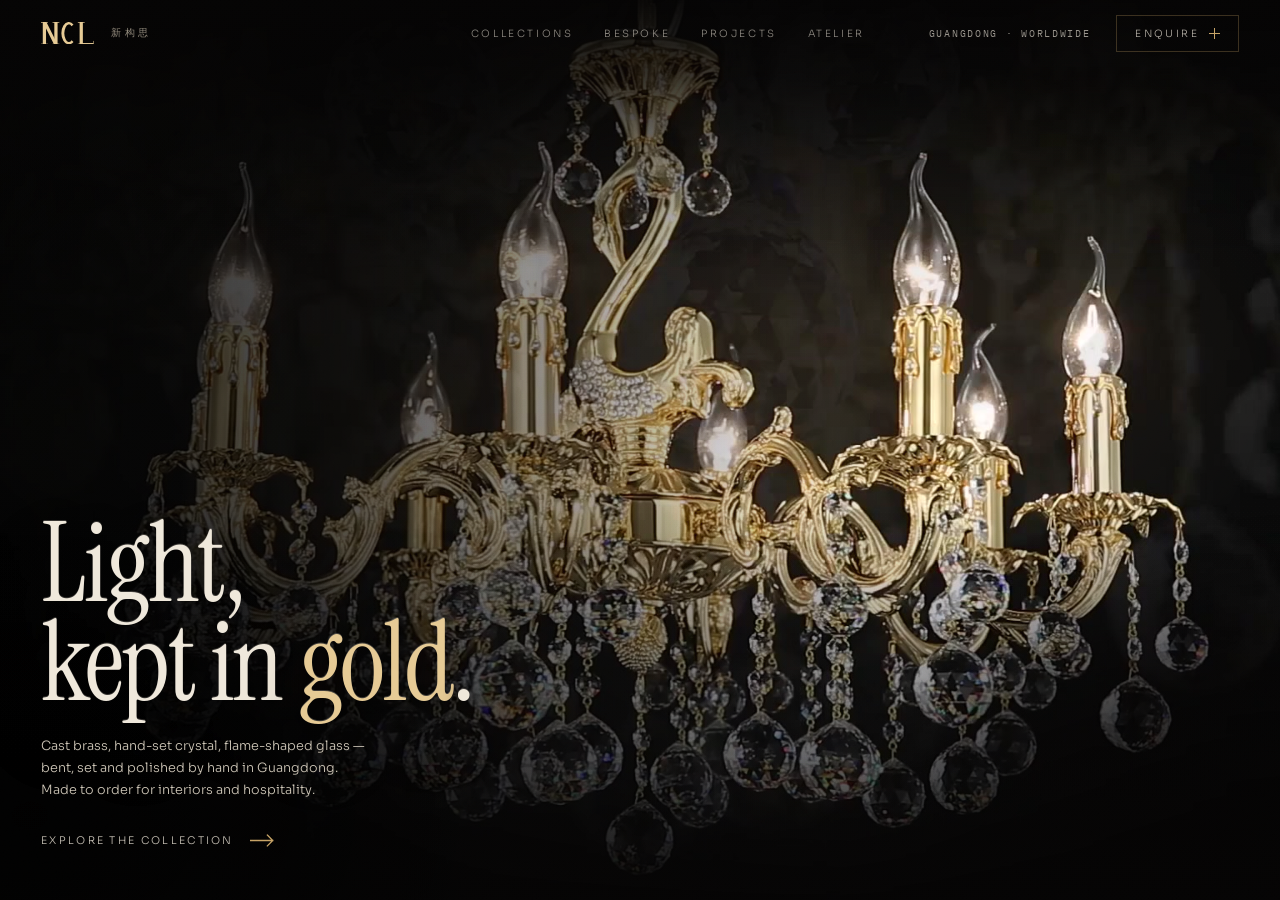
==== index.html @ a5978223 "扉页完成" ====
<!DOCTYPE html>
<html lang="en">
<head>
<meta charset="utf-8">
<meta name="viewport" content="width=device-width, initial-scale=1">
<title>NCL 新构思 — Light, kept in gold</title>
<meta name="description" content="NCL 新构思 — cast brass and hand-set crystal chandeliers, made to order.">
<link rel="preload" href="fonts/InstrumentSerif-Regular.ttf" as="font" type="font/ttf" crossorigin>
<link rel="preload" href="fonts/sora-latin-300-normal.woff2" as="font" type="font/woff2" crossorigin>
<link rel="stylesheet" href="style.css">
</head>
<body class="preload">

<div class="grain" aria-hidden="true"></div>

<div class="stage">
  <div class="film" id="film">
    <div class="film-media" id="film-media">
      <video id="film-video" poster="media/ncl-70086-poster.jpg" muted playsinline preload="auto" loop
             aria-label="Film of the NCL chandelier in gilt brass and cut crystal"></video>
    </div>
    <div class="film-warm" aria-hidden="true"></div>
    <div class="film-scrim" aria-hidden="true"></div>
    <div class="film-pool" aria-hidden="true"></div>
  </div>

  <div class="ignite" id="ignite" aria-hidden="true">
    <span class="ignite-bloom"></span>
  </div>

  <header class="nav" id="nav">
    <a class="brand" href="#top" aria-label="NCL 新构思 — home">
      <svg class="wordmark" viewBox="-8 0 235.5 100" role="img" aria-label="NCL" fill="currentColor"><rect x="0.00" y="0.00" width="14.50" height="100.00"/><rect x="51.50" y="0.00" width="14.50" height="100.00"/><polygon points="0.00,0.00 50.00,100.00 66.00,100.00 16.00,0.00"/><rect x="-8.00" y="0.00" width="30.50" height="3.00"/><rect x="-8.00" y="97.00" width="30.50" height="3.00"/><rect x="43.50" y="0.00" width="30.50" height="3.00"/><rect x="43.50" y="97.00" width="30.50" height="3.00"/><path d="M137.12,10.60 A33.50,50.00 0 1 0 137.12,89.40 L128.51,81.13 A19.50,39.50 0 1 1 128.51,18.87 Z"/><rect x="164.50" y="0.00" width="14.50" height="100.00"/><rect x="164.50" y="94.00" width="63.00" height="6.00"/><rect x="225.10" y="84.50" width="2.40" height="10.00"/><rect x="156.50" y="0.00" width="30.50" height="3.00"/><rect x="156.50" y="97.00" width="30.50" height="3.00"/></svg>
      <span class="brand-cn">新构思</span>
    </a>

    <nav class="nav-links" aria-label="Primary">
      <a href="#collections"><span>Collections</span></a>
      <a href="#bespoke"><span>Bespoke</span></a>
      <a href="#projects"><span>Projects</span></a>
      <a href="#atelier"><span>Atelier</span></a>
    </nav>

    <div class="nav-end">
      <span class="nav-meta">Guangdong · Worldwide</span>
      <a class="enquire" href="#enquire"><span>Enquire</span><i aria-hidden="true"></i></a>
      <button class="menu-btn" id="menu-btn" type="button" aria-expanded="false" aria-controls="menu">
        <span class="menu-bars" aria-hidden="true"><i></i><i></i></span>
        <span class="menu-word">Menu</span>
      </button>
    </div>
  </header>

  <div class="menu" id="menu" hidden>
    <nav class="menu-links" aria-label="Menu">
      <a href="#collections"><span>Collections</span></a>
      <a href="#bespoke"><span>Bespoke</span></a>
      <a href="#projects"><span>Projects</span></a>
      <a href="#atelier"><span>Atelier</span></a>
      <a class="menu-enquire" href="#enquire"><span>Enquire</span></a>
    </nav>
    <p class="menu-foot">Trade and private commissions · worldwide delivery.</p>
  </div>

  <main class="hero" id="top">
    <div class="hero-copy">
      <h1 class="hero-title">
        <span class="line"><span>Light,</span></span>
        <span class="line"><span>kept in <em>gold</em>.</span></span>
      </h1>

      <p class="hero-sub">
        Cast brass, hand-set crystal, flame-shaped glass — bent, set and polished
        by hand in Guangdong. Made to order for interiors and hospitality.
      </p>

      <p class="hero-action">
        <a class="cta" href="#collections">
          <span>Explore the collection</span>
          <svg viewBox="0 0 24 12" aria-hidden="true"><path d="M0 6h21M16 1l5 5-5 5"/></svg>
        </a>
      </p>
    </div>
  </main>
</div>

<script src="main.js"></script>
</body>
</html>
---- style.css ----
/* NCL 新构思 — cover page
   One viewport: the film, the name of the light, one control. */

@font-face{
  font-family:"Instrument Serif";
  src:url("fonts/InstrumentSerif-Regular.ttf") format("truetype");
  font-weight:400; font-style:normal; font-display:swap;
}
@font-face{
  font-family:"Sora";
  src:url("fonts/sora-latin-300-normal.woff2") format("woff2");
  font-weight:300; font-style:normal; font-display:swap;
}
@font-face{
  font-family:"Sora";
  src:url("fonts/sora-latin-400-normal.woff2") format("woff2");
  font-weight:400; font-style:normal; font-display:swap;
}
@font-face{
  font-family:"Plex Mono";
  src:url("fonts/ibm-plex-mono-latin-400-normal.woff2") format("woff2");
  font-weight:400; font-style:normal; font-display:swap;
}

:root{
  /* the night side: cover page */
  --void:#000;
  --ivory:#efe8db;
  --ivory-soft:#cfc7b8;
  --dim:#948c7e;
  --gilt:#c7a366;
  --gilt-hi:#e7d0a0;
  --line:rgba(199,163,102,.28);
  --line-soft:rgba(239,232,219,.14);

  --pad:clamp(20px,3.2vw,52px);
  --ease:cubic-bezier(.22,.61,.2,1);
  --ease-out:cubic-bezier(.16,.8,.24,1);
  --ease-soft:cubic-bezier(.33,.72,.24,1);
  --glow:0 0 20px rgba(255,222,168,.5),0 0 2px rgba(255,248,232,.65);

  --serif:"Instrument Serif",Georgia,"Noto Serif SC","Songti SC",serif;
  --sans:"Sora","Noto Sans SC","PingFang SC","Microsoft YaHei",sans-serif;
  --mono:"Plex Mono",ui-monospace,monospace;
}

*,*::before,*::after{box-sizing:border-box}
a{color:inherit;text-decoration:none}
button{font:inherit;color:inherit;background:none;border:0;padding:0;cursor:pointer}
::selection{background:rgba(199,163,102,.32);color:#fff}
:focus-visible{outline:1px solid var(--gilt-hi);outline-offset:6px}
img{display:block;max-width:100%}

:root{ --nav-h:clamp(64px,7.4vh,92px) }

html,body{height:100%}
html{-webkit-text-size-adjust:100%}
body{
  margin:0;
  background:var(--void);
  color:var(--ivory);
  font-family:var(--sans);
  font-weight:300;
  -webkit-font-smoothing:antialiased;
  text-rendering:optimizeLegibility;
  overflow:hidden;
  overscroll-behavior:none;
}

/* ── stage ─────────────────────────────────────────────── */
.stage{
  position:fixed; inset:0;
  display:grid;
  grid-template-rows:auto 1fr;
  grid-template-columns:1fr;
  overflow:hidden;
}

/* ── the film ──────────────────────────────────────────── */
.film{position:absolute; inset:0; z-index:0; background:#000; overflow:hidden}
.film-media{
  position:absolute; inset:0;
  will-change:transform,filter;
}
.film-media video{
  position:absolute; inset:0;
  width:100%; height:100%;
  object-fit:cover; object-position:50% 46%;
  will-change:transform,filter;
}
.film-warm{ /* warm light that lingers over the whole frame */
  position:absolute; inset:0; pointer-events:none;
  background:radial-gradient(58% 46% at 62% 38%,rgba(255,176,84,.16),transparent 70%);
  mix-blend-mode:screen; opacity:0;
}
.film-scrim{
  position:absolute; inset:0; pointer-events:none;
  background:
    linear-gradient(to bottom,rgba(5,4,4,.96) 0%,rgba(5,4,4,.72) 9%,rgba(5,4,4,.26) 19%,rgba(5,4,4,0) 30%),
    linear-gradient(to top,rgba(5,4,4,.94) 0%,rgba(5,4,4,.55) 16%,rgba(5,4,4,0) 44%),
    linear-gradient(to right,rgba(3,3,3,.9) 0%,rgba(3,3,3,.64) 30%,rgba(3,3,3,.1) 60%,rgba(3,3,3,0) 72%),
    radial-gradient(46% 60% at 100% 100%,rgba(4,3,3,.92),rgba(4,3,3,.42) 52%,transparent 74%),
    radial-gradient(120% 90% at 50% 45%,transparent 40%,rgba(5,4,4,.5) 100%);
}
.film-pool{ /* keeps the headline legible whatever the film is doing underneath */
  position:absolute; left:0; bottom:0;
  width:min(84ch,78vw); height:min(78vh,720px);
  pointer-events:none;
  background:radial-gradient(66% 70% at 3% 88%,rgba(0,0,0,.86),rgba(0,0,0,.46) 44%,transparent 73%);
}
.grain{
  position:fixed; inset:0; z-index:9; pointer-events:none;
  opacity:.05; mix-blend-mode:overlay;
  background-image:url("data:image/svg+xml,%3Csvg xmlns='http://www.w3.org/2000/svg' width='160' height='160'%3E%3Cfilter id='n'%3E%3CfeTurbulence type='fractalNoise' baseFrequency='.82' numOctaves='3' stitchTiles='stitch'/%3E%3C/filter%3E%3Crect width='160' height='160' filter='url(%23n)'/%3E%3C/svg%3E");
}

/* ── the light: a single warm bloom that swells and settles ─ */
.ignite{position:absolute; inset:0; z-index:6; pointer-events:none; overflow:hidden}
.ignite-bloom{
  position:absolute; left:50%; top:45%;
  width:min(62vw,820px); aspect-ratio:1;
  translate:-50% -50%;
  border-radius:50%;
  background:radial-gradient(closest-side,rgba(255,216,158,.50),rgba(255,170,86,.20) 46%,transparent 76%);
  filter:blur(30px);
  opacity:0;
}

/* ── nav ───────────────────────────────────────────────── */
.nav{
  grid-row:1;
  position:relative; z-index:30;
  display:flex; align-items:center; gap:clamp(16px,3vw,44px);
  padding:0 var(--pad);
  height:var(--nav-h);
}
.brand{display:flex; align-items:center; gap:clamp(10px,1.1vw,15px); position:relative}
.wordmark{
  display:block; height:clamp(19px,1.75vw,25px); width:auto;
  color:#e6ca94;
  transition:color .5s var(--ease),filter .5s var(--ease);
}
.brand:hover .wordmark,.brand:focus-visible .wordmark{
  color:#fff3dc;
  filter:drop-shadow(0 0 12px rgba(255,222,168,.55));
}
.brand-cn{
  font-family:"Noto Serif SC","Songti SC","SimSun",serif;
  font-size:clamp(9px,.78vw,11px);
  letter-spacing:.34em;
  color:var(--dim);
  padding-left:.34em;
  transition:color .5s var(--ease),text-shadow .5s var(--ease);
}
.brand:hover .brand-cn,.brand:focus-visible .brand-cn{color:var(--ivory-soft)}
.nav-links{display:flex; align-items:center; gap:clamp(18px,2.4vw,38px); margin-left:auto}
.nav-links a{
  position:relative;
  font-size:clamp(10px,.78vw,11.5px);
  letter-spacing:.26em; text-transform:uppercase;
  color:rgba(239,232,219,.56);
  padding:6px 0;
  transition:color .5s var(--ease),text-shadow .5s var(--ease);
}
.nav-links a span{display:block}
.nav-links a:hover,.nav-links a:focus-visible{
  color:#fff;
  text-shadow:var(--glow);
}

.nav-end{display:flex; align-items:center; gap:clamp(14px,2vw,30px); margin-left:clamp(10px,2vw,34px)}
.nav-meta{
  font-family:"Plex Mono",monospace;
  font-size:9.5px; letter-spacing:.18em; text-transform:uppercase;
  color:rgba(239,232,219,.62); white-space:nowrap;
}
.enquire{
  position:relative; display:inline-flex; align-items:center; gap:10px;
  font-size:clamp(10px,.78vw,11.5px); letter-spacing:.24em; text-transform:uppercase;
  color:rgba(239,232,219,.72);
  border:1px solid var(--line);
  padding:11px 18px;
  transition:color .5s var(--ease),border-color .5s var(--ease),box-shadow .5s var(--ease);
}
.enquire i{
  width:11px; height:11px; flex:none;
  background:
    linear-gradient(var(--gilt),var(--gilt)) center/1px 11px no-repeat,
    linear-gradient(var(--gilt),var(--gilt)) center/11px 1px no-repeat;
  transition:transform .5s var(--ease-out),background .5s var(--ease);
}
.enquire span{position:relative; z-index:1}
.enquire:hover,.enquire:focus-visible{
  color:#fff;
  border-color:rgba(231,208,160,.6);
  box-shadow:0 0 22px rgba(255,214,150,.14) inset;
  text-shadow:var(--glow);
}
.enquire:hover i,.enquire:focus-visible i{transform:rotate(90deg)}

.menu-btn{display:none; align-items:center; gap:10px}
.menu-bars{display:grid; gap:4px; width:20px}
.menu-bars i{
  display:block; height:1px; background:var(--ivory);
  transition:transform .45s var(--ease-out),background .4s var(--ease);
}
.menu-btn:hover .menu-bars i,.menu-btn:focus-visible .menu-bars i{background:#fff;box-shadow:0 0 8px rgba(255,222,168,.8)}
.menu-btn.is-open .menu-bars i:first-child{transform:translateY(2.5px) rotate(45deg)}
.menu-btn.is-open .menu-bars i:last-child{transform:translateY(-2.5px) rotate(-45deg)}
.menu-word{font-size:10px; letter-spacing:.24em; text-transform:uppercase; color:var(--ivory-soft)}

/* ── hero copy ─────────────────────────────────────────── */
.hero{
  grid-row:2;
  position:relative; z-index:7;
  display:flex; align-items:flex-end; justify-content:space-between;
  gap:clamp(24px,4vw,80px);
  padding:0 var(--pad);
  min-height:0;
}
.hero-copy{
  max-width:min(52ch,58vw);
  padding-bottom:clamp(26px,5.2vh,68px);
}
.hero-title{
  margin:0;
  font-family:"Instrument Serif",Georgia,"Noto Serif SC","Songti SC",serif;
  font-weight:400;
  font-size:clamp(46px,8.6vw,148px);
  line-height:.9;
  letter-spacing:-.022em;
  text-wrap:balance;
}
.hero-title .line{display:block}
.hero-title .line > span{
  display:block;
  /* a lit-from-above rim, then occlusion, then a wide soft falloff: dimension without bevel */
  text-shadow:
    0 -1px 0 rgba(255,246,228,.20),
    0 2px 14px rgba(3,2,2,.62),
    0 12px 36px rgba(3,2,2,.48),
    0 30px 80px rgba(3,2,2,.30);
}
.hero-title em{
  font-style:normal;
  color:#e6ca94;
  text-shadow:
    0 -1px 0 rgba(255,248,230,.24),
    0 2px 14px rgba(3,2,2,.58),
    0 12px 36px rgba(3,2,2,.44),
    0 30px 80px rgba(3,2,2,.28),
    0 0 58px rgba(255,186,104,.18);
}

.hero-sub{
  margin:clamp(16px,2.6vh,30px) 0 0;
  max-width:36ch;
  font-size:clamp(12.5px,1vw,14.5px);
  line-height:1.72;
  color:var(--ivory-soft);
  font-weight:300;
}
.hero-action{margin:clamp(18px,3vh,34px) 0 0}
.cta{
  display:inline-flex; align-items:center; gap:16px;
  font-size:clamp(10.5px,.82vw,12px);
  letter-spacing:.22em; text-transform:uppercase;
  color:rgba(239,232,219,.82);
  padding:6px 0;
  transition:color .5s var(--ease),text-shadow .5s var(--ease);
}
.cta svg{
  width:26px; height:13px; fill:none;
  stroke:var(--gilt); stroke-width:1.2; stroke-linecap:square;
  transition:transform .5s var(--ease-out),stroke .5s;
}
.cta:hover,.cta:focus-visible{color:#fff;text-shadow:var(--glow)}
.cta:hover svg,.cta:focus-visible svg{transform:translateX(6px);stroke:#fff3dc;filter:drop-shadow(0 0 8px rgba(255,222,168,.7))}

/* ── mobile menu ───────────────────────────────────────── */
.menu{
  position:fixed; inset:0; z-index:20;
  display:grid; grid-template-rows:auto 1fr auto; gap:0;
  padding:var(--nav-h) var(--pad) calc(var(--pad) + 8px);
  background:rgba(6,5,5,.94);
  backdrop-filter:blur(18px) saturate(.8);
  opacity:0; transition:opacity .45s var(--ease);
}
.menu[hidden]{display:none}
.menu.is-open{opacity:1}
.menu-links{display:grid; align-content:start; gap:2px; padding-top:clamp(14px,5vh,44px)}
.menu-links a{
  display:flex; align-items:baseline; gap:16px;
  padding:clamp(9px,1.7vh,16px) 0;
  border-bottom:1px solid var(--line-soft);
  color:var(--ivory);
}
.menu-links span{font-family:"Instrument Serif",serif; font-size:clamp(26px,7vw,40px); letter-spacing:-.01em}
.menu-links a{position:relative; transition:color .5s var(--ease),text-shadow .5s var(--ease)}
.menu-links a:hover,.menu-links a:focus-visible{color:#fff;text-shadow:var(--glow)}
.menu-links .menu-enquire span{color:#e6ca94}
.menu-links .menu-enquire:hover span,.menu-links .menu-enquire:focus-visible span{color:#fff3dc}
.menu-links .menu-enquire::after{
  content:""; width:22px; height:1px; background:var(--gilt); margin-left:auto; align-self:center;
  box-shadow:7px -3px 0 -0 transparent; transition:transform .5s var(--ease-out);
}
.menu-foot{margin:0; font-size:11px; line-height:1.7; color:var(--dim); letter-spacing:.04em}

/* ── intro: the picture resolves out of darkness and defocus ────────────
   No hard edges anywhere. The film comes up the way an eye adjusts — soft,
   slow, still moving while the type arrives out of the same blur — and the
   light inside it warms a beat behind. Durations are long and the delays
   overlap so nothing lands on a beat. */
:root{ --intro-blur:26px }
.preload .film-media video{
  transform:scale(1.12);
  filter:blur(var(--intro-blur)) brightness(.18) saturate(.5);
}
.preload .film-warm{opacity:0}
.preload .nav,.preload .hero-copy{opacity:0}

body.is-lit .ignite-bloom{animation:lampwarm 3.8s var(--ease-soft) both}
body.is-lit .film-media video{animation:focusin 2.6s var(--ease-soft) both}
body.is-lit .film-warm{animation:warm 3.4s var(--ease-soft) .45s both}

body.is-lit .nav{animation:fadein 1.5s var(--ease-soft) .5s both}
body.is-lit .brand{animation:fadein 1.7s var(--ease-soft) .4s both}
body.is-lit .nav-links a{animation:dropin 1.2s var(--ease-soft) both}
body.is-lit .nav-links a:nth-child(1){animation-delay:1.15s}
body.is-lit .nav-links a:nth-child(2){animation-delay:1.29s}
body.is-lit .nav-links a:nth-child(3){animation-delay:1.43s}
body.is-lit .nav-links a:nth-child(4){animation-delay:1.57s}
body.is-lit .nav-end{animation:dropin 1.25s var(--ease-soft) 1.3s both}

body.is-lit .hero-title .line > span{animation:riselit 1.75s var(--ease-soft) both}
body.is-lit .hero-title .line:nth-child(1) > span{animation-delay:1.42s}
body.is-lit .hero-title .line:nth-child(2) > span{animation-delay:1.62s}
body.is-lit .hero-sub{animation:rise 1.35s var(--ease-soft) 1.95s both}
body.is-lit .hero-action{animation:rise 1.3s var(--ease-soft) 2.12s both}

@keyframes focusin{
  0%{transform:scale(1.12);filter:blur(var(--intro-blur)) brightness(.20) saturate(.5)}
  22%{transform:scale(1.09);filter:blur(calc(var(--intro-blur) * .62)) brightness(.60) saturate(.78)}
  52%{transform:scale(1.045);filter:blur(calc(var(--intro-blur) * .22)) brightness(.94) saturate(1)}
  78%{transform:scale(1.012);filter:blur(1.5px) brightness(1) saturate(1)}
  100%{transform:scale(1);filter:blur(0) brightness(1) saturate(1)}
}
@keyframes lampwarm{
  0%{opacity:0;transform:translate(-50%,-50%) scale(.62)}
  40%{opacity:.62}
  72%{opacity:.34}
  100%{opacity:0;transform:translate(-50%,-50%) scale(1.18)}
}
@keyframes warm{
  0%{opacity:0}
  42%{opacity:.28}
  100%{opacity:.5}
}
@keyframes fadein{from{opacity:0}to{opacity:1}}
@keyframes dropin{from{opacity:0;transform:translateY(-9px)}to{opacity:1;transform:none}}
@keyframes rise{from{opacity:0;transform:translateY(20px)}to{opacity:1;transform:none}}
@keyframes riselit{
  0%{opacity:0;transform:translateY(26px);filter:blur(12px)}
  55%{opacity:1;filter:blur(2px)}
  100%{opacity:1;transform:none;filter:blur(0)}
}

/* the reveal has landed: drop the composited filter so the film renders sharp */
body.intro-done .film-media video{animation:none;filter:none;transform:none}
body.intro-done .hero-title .line > span{animation:none;filter:none;opacity:1;transform:none}
body.intro-done .ignite-bloom{display:none}

/* skipping the intro (user interacted, or reduced motion) */
body.no-intro .film-media video,
body.no-intro .film-warm,
body.no-intro .nav,
body.no-intro .hero-copy,
body.no-intro .ignite-bloom{animation:none!important}
body.no-intro .film-media video{transform:none;filter:none}
body.no-intro .film-warm{opacity:.5}
body.no-intro .nav,body.no-intro .hero-copy,body.no-intro .hero-title .line > span{opacity:1;transform:none;filter:none}
body.no-intro .ignite-bloom{opacity:0}

@media (prefers-reduced-motion:reduce){
  *,*::before,*::after{animation-duration:.001ms!important;animation-delay:0s!important;transition-duration:.001ms!important}
  .film-media video{transform:none;filter:none}
  .film-warm{opacity:.5}
  .ignite{display:none}
}

/* ── responsive ────────────────────────────────────────── */
@media (max-width:1100px){
  .nav-meta{display:none}
}
@media (max-width:900px){
  .nav-links{display:none}
  .enquire{display:none}
  .menu-btn{display:inline-flex; margin-left:auto}
  .nav-end{margin-left:auto}
  .hero{align-items:flex-end}
  .hero-copy{max-width:none; flex:1 1 auto; padding-bottom:clamp(14px,3vh,26px)}
  /* the copy sits over the fixture on narrow screens: keep the lower half of the film quiet */
  .film-scrim{
    background:
      linear-gradient(to top,rgba(5,4,4,.97) 0%,rgba(5,4,4,.88) 22%,rgba(5,4,4,.5) 42%,rgba(5,4,4,.1) 58%,rgba(5,4,4,0) 70%),
      linear-gradient(to bottom,rgba(5,4,4,.92) 0%,rgba(5,4,4,.28) 9%,rgba(5,4,4,0) 20%);
  }
  .film-media video{object-position:52% 40%}
  :root{--intro-blur:17px}
}
@media (max-width:620px){
  :root{--pad:20px;--nav-h:60px}
  .hero-title{font-size:clamp(40px,12.4vw,64px);line-height:.94}
  .hero-sub{max-width:30ch;font-size:12.5px;line-height:1.66}
  .film{inset:0 0 auto 0; height:57vh}
  .film-media video{object-position:52% 40%}
  .film-pool{display:none}
  .film-scrim{
    background:
      linear-gradient(to bottom,rgba(0,0,0,.92) 0%,rgba(0,0,0,.4) 16%,rgba(0,0,0,0) 32%),
      linear-gradient(to top,#000 0%,rgba(0,0,0,.86) 10%,rgba(0,0,0,0) 34%);
  }
  .hero{padding-top:55vh}
  .brand-cn{display:none}
  .menu-links a{padding:clamp(11px,2vh,18px) 0}
  .wordmark{height:22px}
}

@media (max-height:560px) and (orientation:landscape){
  .hero-sub{display:none}
  .hero-title{font-size:clamp(38px,9vh,64px)}
}
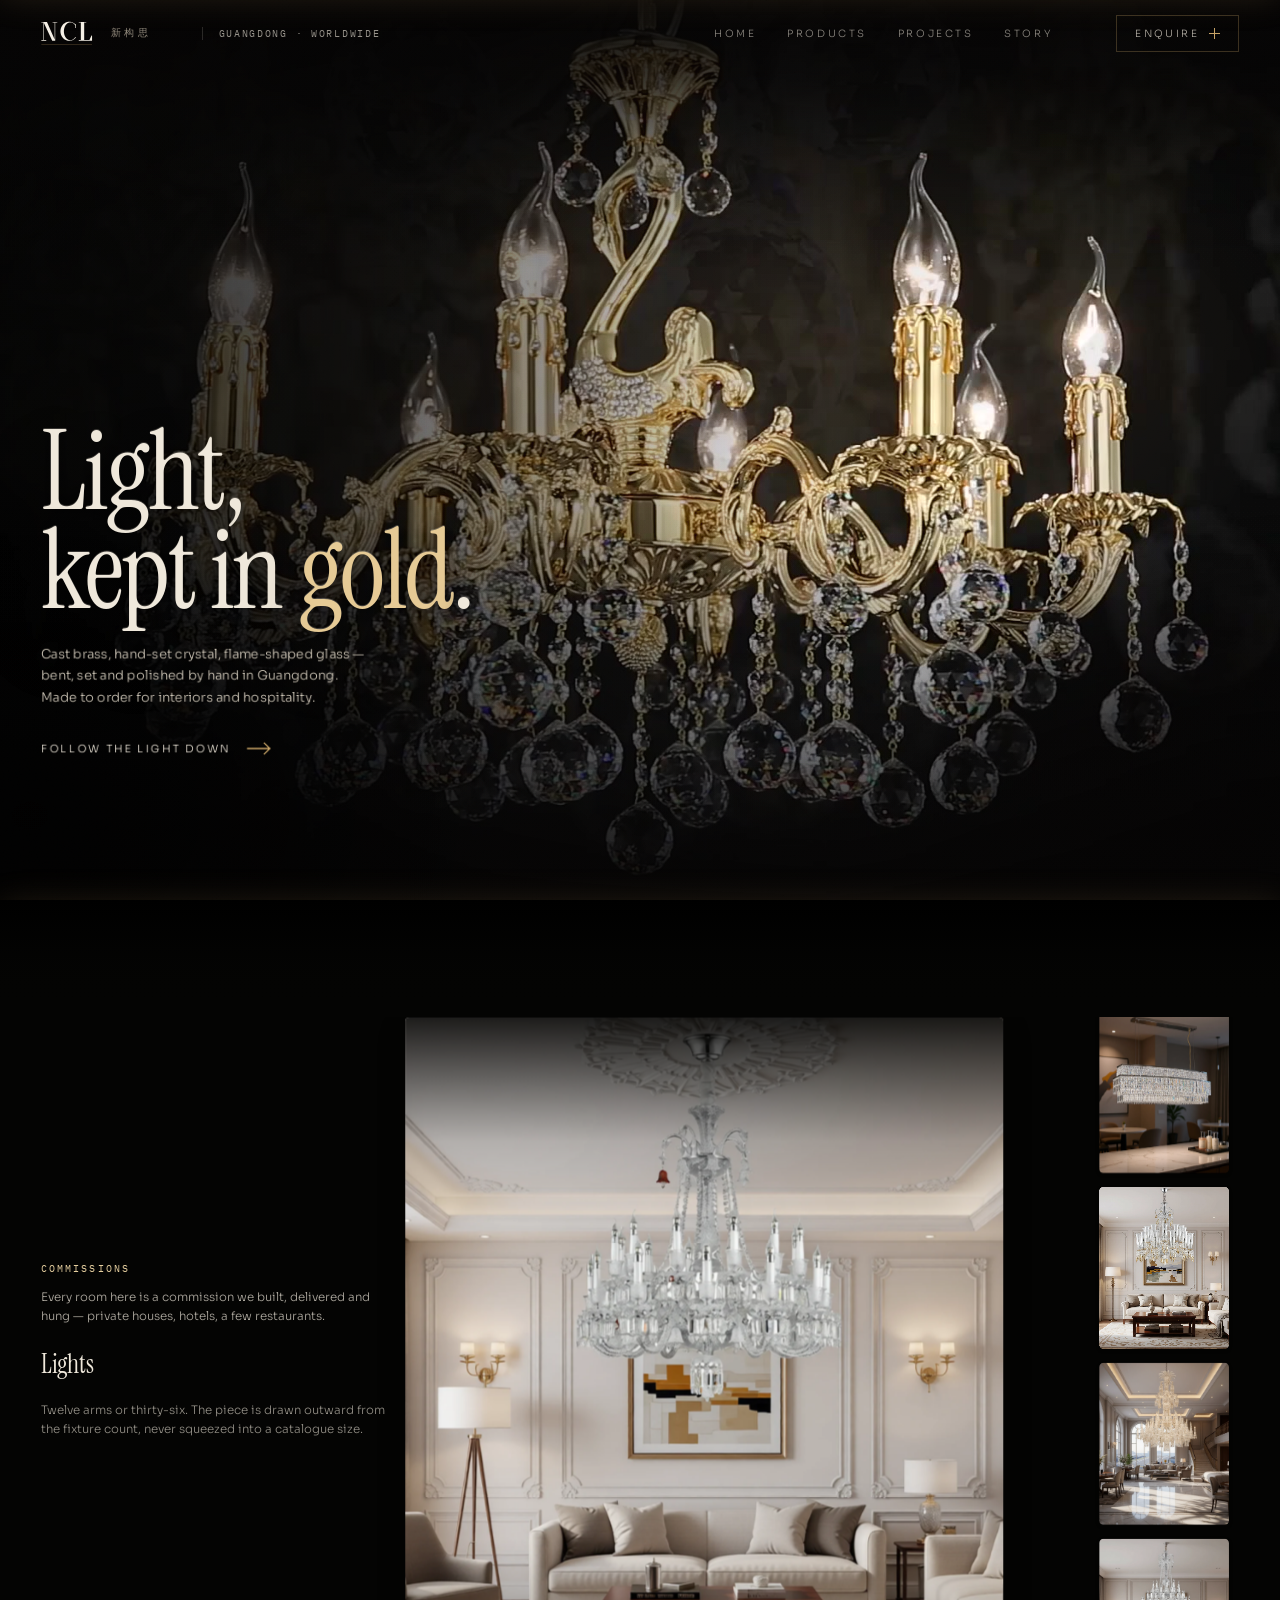
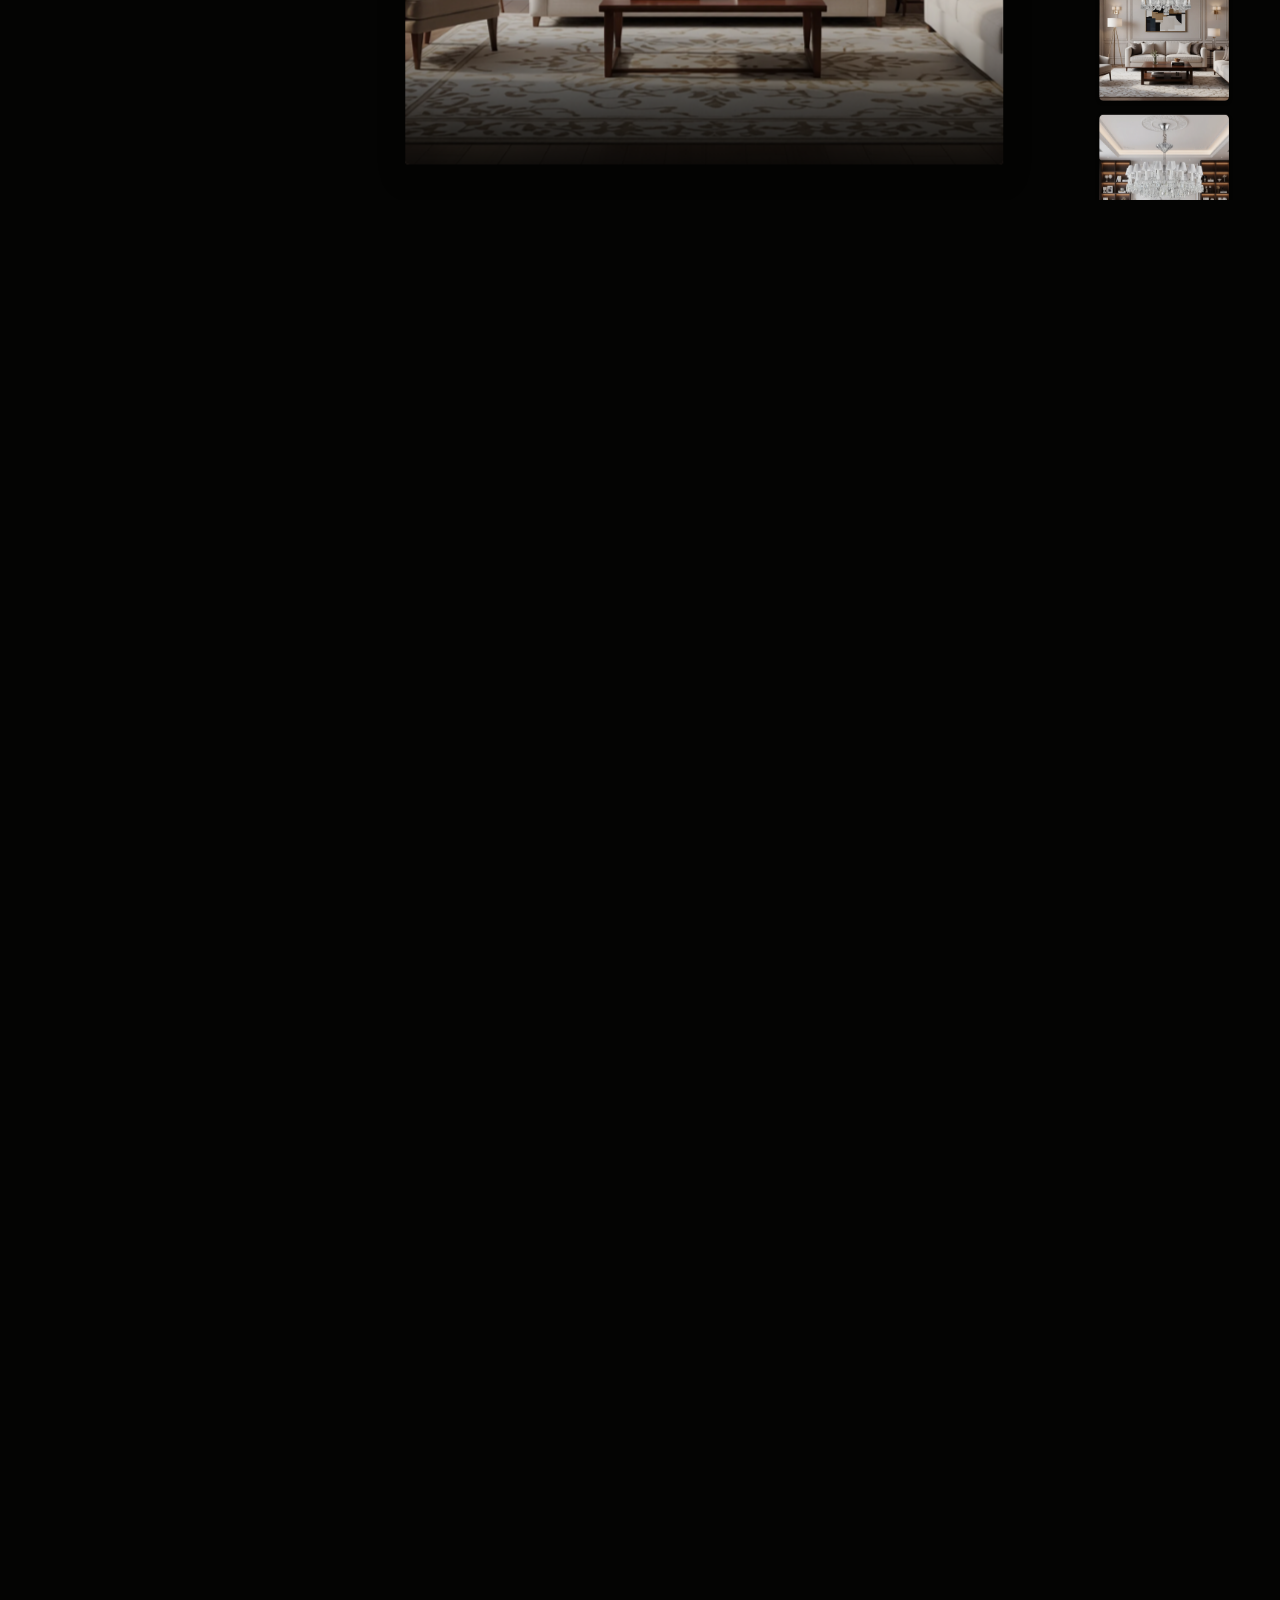
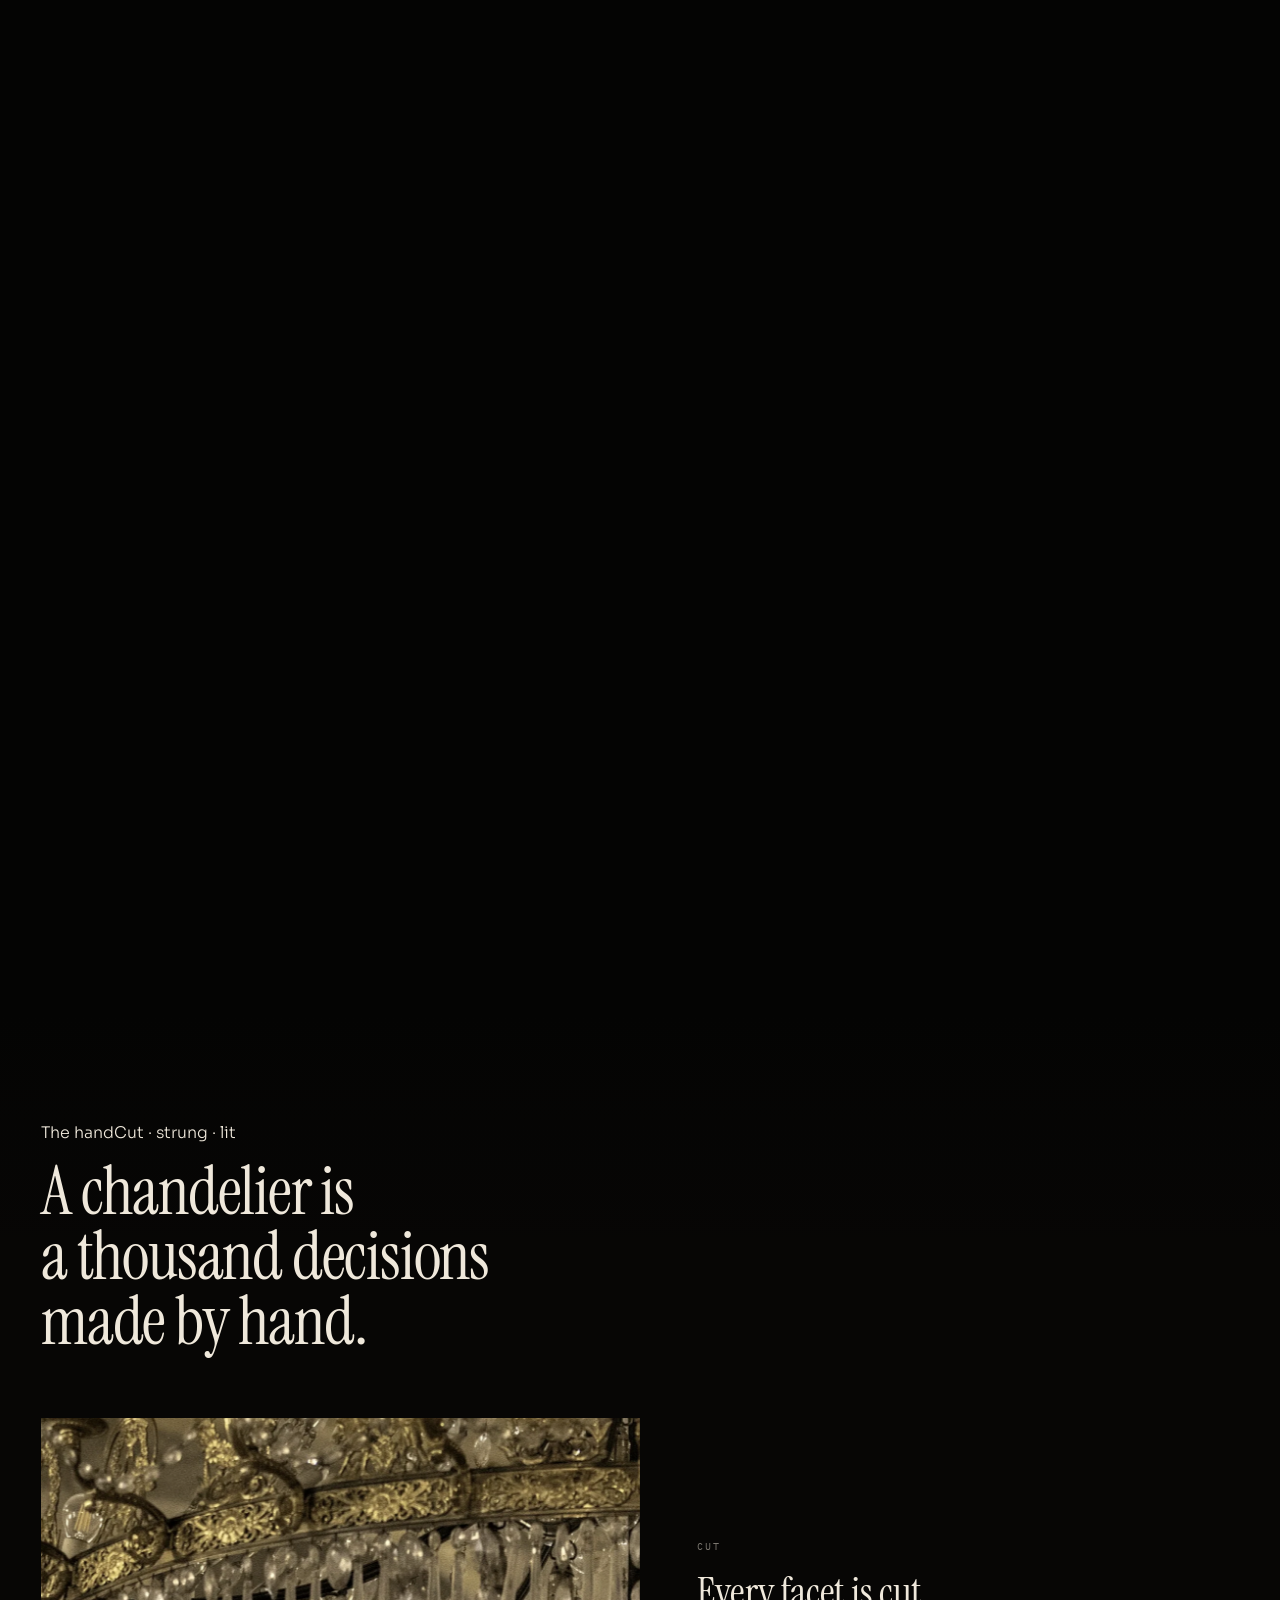
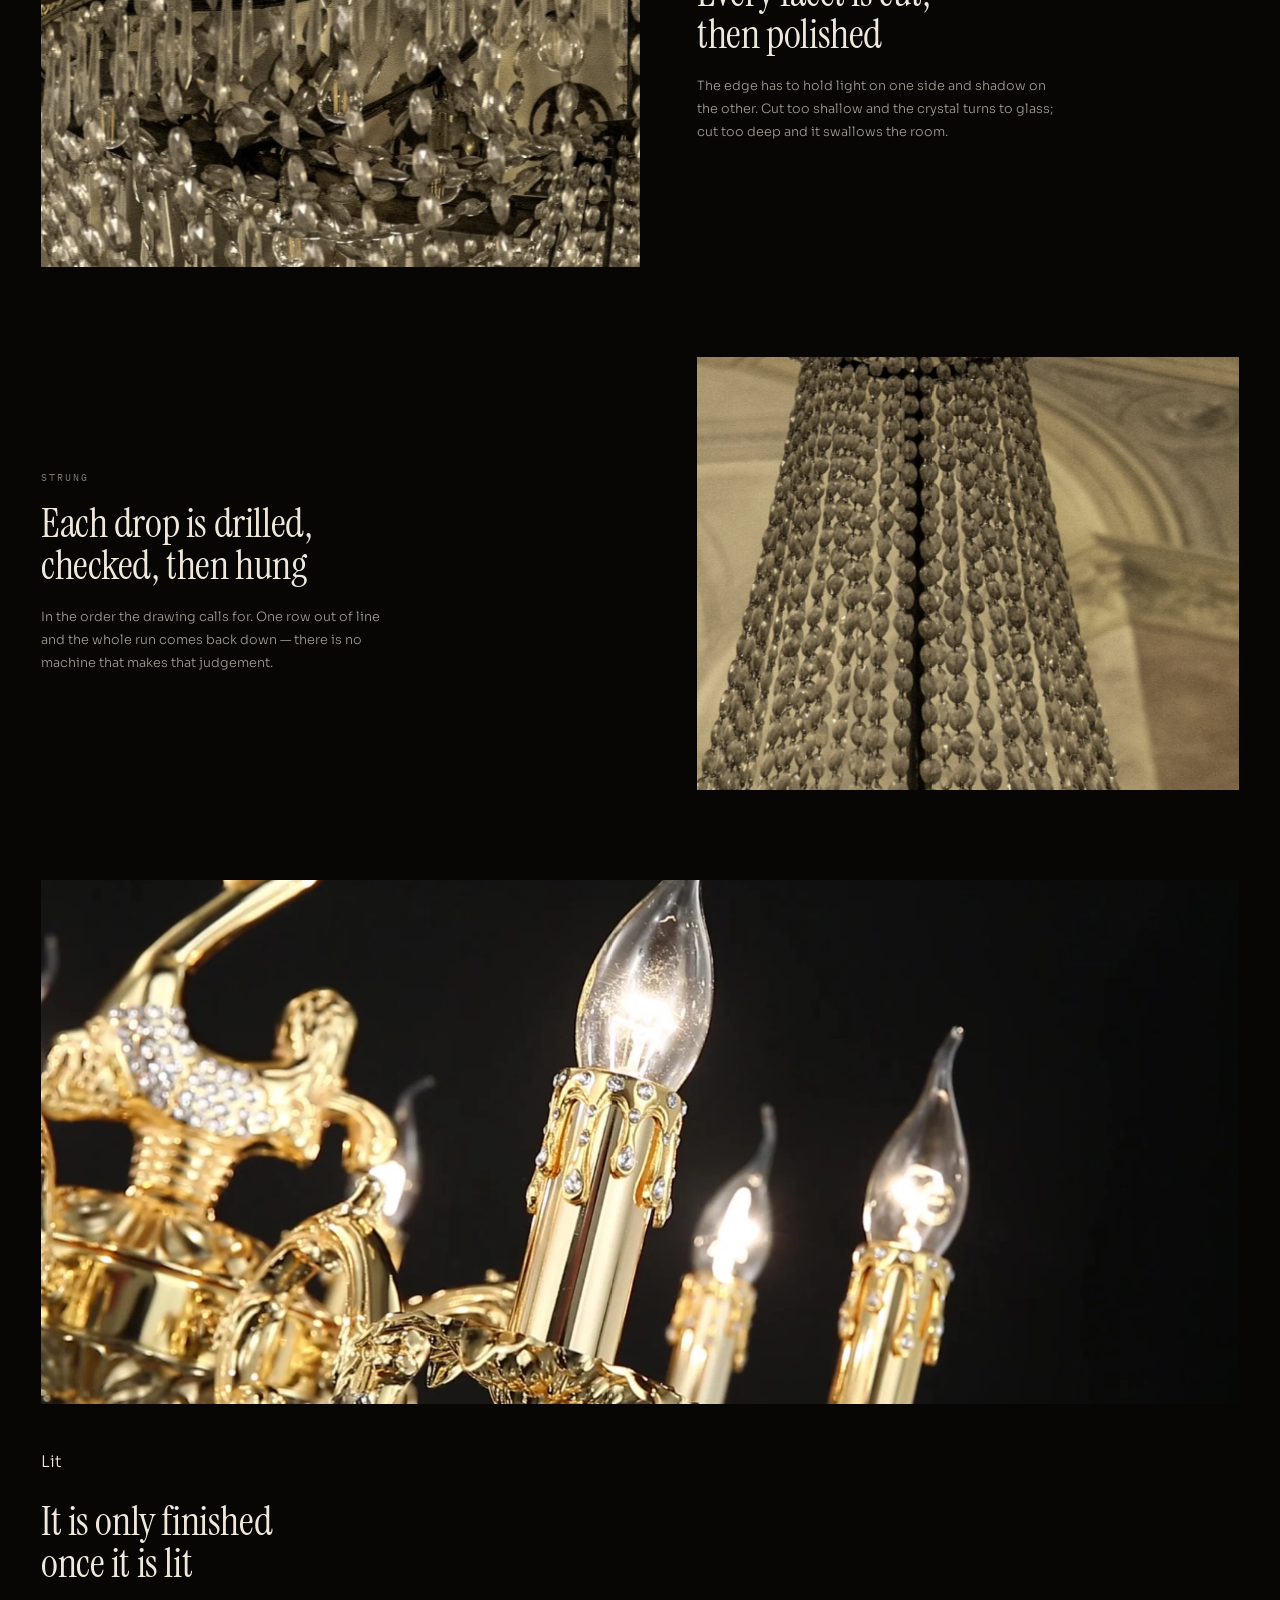
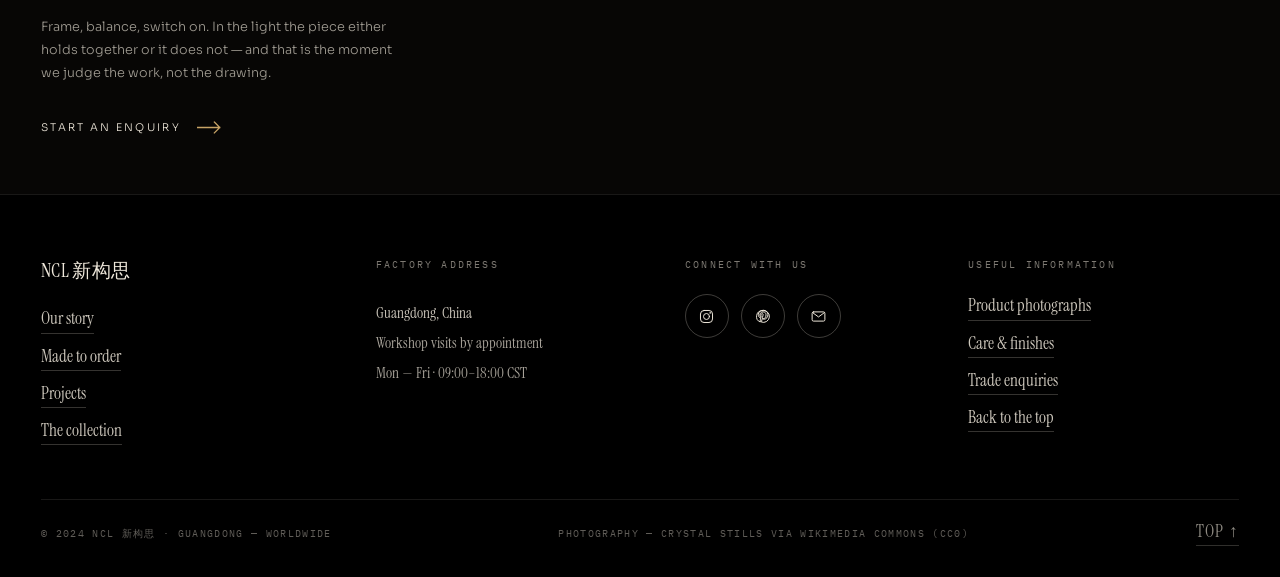
==== commit 68337e70: "完成产品界面以及页面底" ====
--- a/index.html
+++ b/index.html
@@ -4,15 +4,19 @@
 <meta charset="utf-8">
 <meta name="viewport" content="width=device-width, initial-scale=1">
 <title>NCL 新构思 — Light, kept in gold</title>
-<meta name="description" content="NCL 新构思 — cast brass and hand-set crystal chandeliers, made to order.">
+<meta name="description" content="NCL 新构思 — cast brass and hand-set crystal chandeliers, drawn to your room and finished by hand.">
 <link rel="preload" href="fonts/InstrumentSerif-Regular.ttf" as="font" type="font/ttf" crossorigin>
 <link rel="preload" href="fonts/sora-latin-300-normal.woff2" as="font" type="font/woff2" crossorigin>
 <link rel="stylesheet" href="style.css">
+<link rel="stylesheet" href="footer.css">
 </head>
 <body class="preload">
 
 <div class="grain" aria-hidden="true"></div>
-
+<div class="page-veil" id="page-veil" aria-hidden="true"></div>
+
+<!-- ══ 01 · the cover ══════════════════════════════════════ -->
+<div class="cover-wrap" id="top">
 <div class="stage">
   <div class="film" id="film">
     <div class="film-media" id="film-media">
@@ -28,41 +32,7 @@
     <span class="ignite-bloom"></span>
   </div>
 
-  <header class="nav" id="nav">
-    <a class="brand" href="#top" aria-label="NCL 新构思 — home">
-      <svg class="wordmark" viewBox="-8 0 235.5 100" role="img" aria-label="NCL" fill="currentColor"><rect x="0.00" y="0.00" width="14.50" height="100.00"/><rect x="51.50" y="0.00" width="14.50" height="100.00"/><polygon points="0.00,0.00 50.00,100.00 66.00,100.00 16.00,0.00"/><rect x="-8.00" y="0.00" width="30.50" height="3.00"/><rect x="-8.00" y="97.00" width="30.50" height="3.00"/><rect x="43.50" y="0.00" width="30.50" height="3.00"/><rect x="43.50" y="97.00" width="30.50" height="3.00"/><path d="M137.12,10.60 A33.50,50.00 0 1 0 137.12,89.40 L128.51,81.13 A19.50,39.50 0 1 1 128.51,18.87 Z"/><rect x="164.50" y="0.00" width="14.50" height="100.00"/><rect x="164.50" y="94.00" width="63.00" height="6.00"/><rect x="225.10" y="84.50" width="2.40" height="10.00"/><rect x="156.50" y="0.00" width="30.50" height="3.00"/><rect x="156.50" y="97.00" width="30.50" height="3.00"/></svg>
-      <span class="brand-cn">新构思</span>
-    </a>
-
-    <nav class="nav-links" aria-label="Primary">
-      <a href="#collections"><span>Collections</span></a>
-      <a href="#bespoke"><span>Bespoke</span></a>
-      <a href="#projects"><span>Projects</span></a>
-      <a href="#atelier"><span>Atelier</span></a>
-    </nav>
-
-    <div class="nav-end">
-      <span class="nav-meta">Guangdong · Worldwide</span>
-      <a class="enquire" href="#enquire"><span>Enquire</span><i aria-hidden="true"></i></a>
-      <button class="menu-btn" id="menu-btn" type="button" aria-expanded="false" aria-controls="menu">
-        <span class="menu-bars" aria-hidden="true"><i></i><i></i></span>
-        <span class="menu-word">Menu</span>
-      </button>
-    </div>
-  </header>
-
-  <div class="menu" id="menu" hidden>
-    <nav class="menu-links" aria-label="Menu">
-      <a href="#collections"><span>Collections</span></a>
-      <a href="#bespoke"><span>Bespoke</span></a>
-      <a href="#projects"><span>Projects</span></a>
-      <a href="#atelier"><span>Atelier</span></a>
-      <a class="menu-enquire" href="#enquire"><span>Enquire</span></a>
-    </nav>
-    <p class="menu-foot">Trade and private commissions · worldwide delivery.</p>
-  </div>
-
-  <main class="hero" id="top">
+  <main class="hero">
     <div class="hero-copy">
       <h1 class="hero-title">
         <span class="line"><span>Light,</span></span>
@@ -75,13 +45,187 @@
       </p>
 
       <p class="hero-action">
-        <a class="cta" href="#collections">
-          <span>Explore the collection</span>
+        <a class="cta" href="#bespoke">
+          <span>Follow the light down</span>
           <svg viewBox="0 0 24 12" aria-hidden="true"><path d="M0 6h21M16 1l5 5-5 5"/></svg>
         </a>
       </p>
     </div>
   </main>
+
+  <div class="stage-veil" id="stage-veil" aria-hidden="true"></div>
+</div>
+</div>
+
+<!-- ══ 02 · commissions: a deck of sheets pulled from the right ══ -->
+<section class="bespoke" id="bespoke" aria-label="Commissions">
+  <div class="bespoke-pin">
+    <div class="deck" id="deck">
+      <figure class="sheet" data-i="0">
+        <img src="media/rooms/room-01.webp" alt="A panelled drawing room with a twelve-arm crystal chandelier" width="1400" height="1750" loading="eager" decoding="async">
+      </figure>
+      <figure class="sheet" data-i="1">
+        <img src="media/rooms/room-05.webp" alt="A dining room with a long crystal bar fixture over the table" width="1400" height="1750" loading="lazy" decoding="async">
+      </figure>
+      <figure class="sheet" data-i="2">
+        <img src="media/rooms/room-02.webp" alt="A long sitting room with a deeper crystal fixture hung lower" width="1400" height="1750" loading="lazy" decoding="async">
+      </figure>
+      <figure class="sheet" data-i="3">
+        <img src="media/rooms/room-06.webp" alt="A double-height entrance hall with a large tiered crystal chandelier" width="1400" height="1750" loading="lazy" decoding="async">
+      </figure>
+      <figure class="sheet" data-i="4">
+        <img src="media/rooms/room-03.webp" alt="A cream sitting room with a wide multi-arm crystal fixture" width="1400" height="1750" loading="lazy" decoding="async">
+      </figure>
+      <figure class="sheet" data-i="5">
+        <img src="media/rooms/room-07.webp" alt="A windowed living room with a crystal fixture over a long table" width="1400" height="1750" loading="lazy" decoding="async">
+      </figure>
+      <figure class="sheet" data-i="6">
+        <img src="media/rooms/room-04.webp" alt="A seating area with a single large lantern-form crystal fixture" width="1400" height="1750" loading="lazy" decoding="async">
+      </figure>
+      <figure class="sheet" data-i="7">
+        <img src="media/rooms/room-08.webp" alt="A living room with a crystal drum fixture and a wide window" width="1400" height="1750" loading="lazy" decoding="async">
+      </figure>
+    </div>
+
+    <div class="deck-copy">
+      <p class="rail-kicker"><span>Commissions</span></p>
+      <p class="rail-claim">Every room here is a commission we built, delivered and hung —
+        private houses, hotels, a few restaurants.</p>
+      <p class="rail-now" id="rail-now"><b id="rail-name">Lights</b><span id="rail-line">Twelve arms or thirty-six. The piece is drawn outward from the fixture count.</span></p>
+    </div>
+  </div>
+</section>
+
+<!-- ══ 03 · the hand: crystal, on the bench ════════════════ -->
+<section class="craft" id="atelier" aria-labelledby="craft-title">
+  <div class="craft-intro">
+    <p class="eyebrow"><span>The hand</span><i aria-hidden="true"></i><span>Cut · strung · lit</span></p>
+    <h2 class="craft-title" id="craft-title">A chandelier is<br>a thousand decisions<br>made by hand.</h2>
+  </div>
+
+  <div class="craft-plate craft-plate-a">
+    <div class="craft-media px-frame">
+      <img class="px" data-px="0.16" src="media/crystal/pendants.webp" alt="Cut-crystal pendants hanging from a gilt corona" width="1300" height="1099" loading="lazy" decoding="async">
+    </div>
+    <div class="craft-note">
+      <p class="mono">Cut</p>
+      <h3>Every facet is cut,<br>then polished</h3>
+      <p class="craft-body">The edge has to hold light on one side and shadow on the other.
+        Cut too shallow and the crystal turns to glass; cut too deep and it swallows the room.</p>
+    </div>
+  </div>
+
+  <div class="craft-plate craft-plate-b">
+    <div class="craft-note">
+      <p class="mono">Strung</p>
+      <h3>Each drop is drilled,<br>checked, then hung</h3>
+      <p class="craft-body">In the order the drawing calls for. One row out of line and the whole
+        run comes back down — there is no machine that makes that judgement.</p>
+    </div>
+    <div class="craft-media px-frame">
+      <img class="px" data-px="0.16" src="media/crystal/strung.webp" alt="Rows of crystal drops strung on wire, close up" width="1200" height="1126" loading="lazy" decoding="async">
+    </div>
+  </div>
+
+  <div class="craft-close">
+    <div class="craft-media craft-media-wide px-frame">
+      <img class="px" data-px="0.10" src="media/crystal/lit.webp" alt="The 70086 fixture switched on, its flame bulbs lit" width="1600" height="900" loading="lazy" decoding="async">
+    </div>
+    <div class="craft-close-copy">
+      <p class="mono">Lit</p>
+      <h3 class="craft-close-title">It is only finished<br>once it is lit</h3>
+      <p class="craft-body">Frame, balance, switch on. In the light the piece either holds together
+        or it does not — and that is the moment we judge the work, not the drawing.</p>
+      <p class="craft-cta"><a class="cta" href="#enquire"><span>Start an enquiry</span>
+        <svg viewBox="0 0 24 12" aria-hidden="true"><path d="M0 6h21M16 1l5 5-5 5"/></svg></a></p>
+    </div>
+  </div>
+</section>
+
+<footer class="ncl-foot" id="enquire">
+  <div class="ncl-foot-grid">
+    <div>
+      <h4 class="brand-ish">NCL 新构思</h4>
+      <ul>
+        <li><a href="#atelier">Our story</a></li>
+        <li><a href="#bespoke">Made to order</a></li>
+        <li><a href="#bespoke">Projects</a></li>
+        <li><a href="collection.html">The collection</a></li>
+      </ul>
+    </div>
+
+    <div class="ncl-foot-addr">
+      <h4>Factory address</h4>
+      <p>Guangdong, China</p>
+      <p>Workshop visits by appointment</p>
+      <p>Mon — Fri · 09:00–18:00 CST</p>
+    </div>
+
+    <div>
+      <h4>Connect with us</h4>
+      <ul class="ncl-social">
+        <li><a href="https://www.instagram.com/" aria-label="NCL on Instagram" rel="noopener">
+          <svg viewBox="0 0 24 24" role="img" aria-hidden="true"><rect x="3.5" y="3.5" width="17" height="17" rx="5"/><circle cx="12" cy="12" r="4.2"/><circle cx="17.2" cy="6.9" r="1.1" fill="currentColor" stroke="none"/></svg>
+        </a></li>
+        <li><a href="https://www.pinterest.com/" aria-label="NCL on Pinterest" rel="noopener">
+          <svg viewBox="0 0 24 24" role="img" aria-hidden="true"><path d="M12 3.6a8.4 8.4 0 0 0-3.1 16.2c-.1-.9-.2-2.2 0-3.1l1.2-4.9s-.3-.6-.3-1.5c0-1.4.8-2.4 1.8-2.4.9 0 1.3.7 1.3 1.5 0 .9-.6 2.3-.9 3.6-.3 1.1.5 2 1.6 2 2 0 3.4-2.5 3.4-5.5 0-2.3-1.5-4-4.1-4-2.8 0-4.6 2.1-4.6 4.4 0 .8.2 1.4.6 1.9.2.2.2.3.2.5l-.2.9c-.1.3-.3.4-.6.3-1.5-.6-2.2-2.3-2.2-4.2 0-3.1 2.6-6.1 7.2-6.1 3.8 0 6.4 2.7 6.4 5.7 0 3.9-2.2 6.9-5.4 6.9-1.1 0-2.1-.6-2.4-1.3l-.7 2.5c-.2.9-.8 2-1.2 2.6A8.4 8.4 0 1 0 12 3.6Z"/></svg>
+        </a></li>
+        <li><a href="mailto:studio@ncl.example" aria-label="Email NCL">
+          <svg viewBox="0 0 24 24" role="img" aria-hidden="true"><rect x="3" y="5.5" width="18" height="13" rx="2"/><path d="m3.8 6.6 8.2 6 8.2-6"/></svg>
+        </a></li>
+      </ul>
+    </div>
+
+    <div>
+      <h4>Useful information</h4>
+      <ul>
+        <li><a href="collection.html">Product photographs</a></li>
+        <li><a href="mailto:studio@ncl.example?subject=Care%20%26%20finishes">Care &amp; finishes</a></li>
+        <li><a href="mailto:studio@ncl.example?subject=Trade%20enquiry">Trade enquiries</a></li>
+        <li><a href="#top">Back to the top</a></li>
+      </ul>
+    </div>
+  </div>
+
+  <div class="ncl-foot-base">
+    <p>© 2024 NCL 新构思 · Guangdong — Worldwide</p>
+    <p>Photography — crystal stills via Wikimedia Commons (CC0)</p>
+    <p><a href="#top">Top ↑</a></p>
+  </div>
+</footer>
+
+<header class="nav" id="nav">
+  <a class="brand" href="#top" aria-label="NCL 新构思 — home">
+    <svg class="wordmark" viewBox="-4 -4 224 104" role="img" aria-label="NCL" preserveAspectRatio="xMinYMid meet"><g transform="translate(-282 -84)"><g transform="translate(282 84) scale(0.8)"><path fill="#F5F0E6" d="M8.00 0.00 L11.00 0.00 L11.00 100.00 L8.00 100.00 Z M68.00 0.00 L71.00 0.00 L71.00 100.00 L68.00 100.00 Z M8.00 0.00 L27.00 0.00 L71.00 100.00 L55.00 100.00 Z M-3.00 0.00 L23.00 0.00 L23.00 3.00 L-3.00 3.00 Z M-3.00 97.00 L23.00 97.00 L23.00 100.00 L-3.00 100.00 Z M57.00 0.00 L82.00 0.00 L82.00 3.00 L57.00 3.00 Z M182.00 82.78 L180.74 84.35 L179.43 85.85 L178.05 87.30 L176.63 88.68 L175.15 90.01 L173.63 91.26 L172.05 92.45 L170.44 93.56 L168.79 94.61 L167.09 95.58 L165.37 96.47 L163.61 97.29 L161.82 98.02 L160.00 98.68 L158.16 99.26 L156.31 99.76 L154.43 100.17 L152.54 100.50 L150.64 100.75 L148.73 100.91 L146.82 100.99 L144.91 100.99 L142.99 100.90 L141.09 100.72 L139.19 100.46 L137.30 100.12 L135.43 99.69 L133.57 99.18 L131.74 98.59 L129.93 97.92 L128.14 97.17 L126.39 96.35 L124.66 95.44 L122.98 94.46 L121.33 93.41 L119.72 92.28 L118.15 91.08 L116.63 89.82 L115.17 88.49 L113.75 87.10 L112.38 85.64 L111.07 84.13 L109.82 82.55 L108.63 80.93 L107.50 79.25 L106.43 77.53 L105.43 75.76 L104.50 73.94 L103.64 72.09 L102.84 70.20 L102.12 68.28 L101.47 66.32 L100.90 64.34 L100.40 62.34 L99.97 60.31 L99.62 58.27 L99.35 56.22 L99.16 54.15 L99.04 52.08 L99.00 50.00 L99.04 47.92 L99.16 45.85 L99.35 43.78 L99.62 41.73 L99.97 39.69 L100.40 37.66 L100.90 35.66 L101.47 33.68 L102.12 31.72 L102.84 29.80 L103.64 27.91 L104.50 26.06 L105.43 24.24 L106.43 22.47 L107.50 20.75 L108.63 19.07 L109.82 17.45 L111.07 15.87 L112.38 14.36 L113.75 12.90 L115.17 11.51 L116.63 10.18 L118.15 8.92 L119.72 7.72 L121.33 6.59 L122.98 5.54 L124.66 4.56 L126.39 3.65 L128.14 2.83 L129.93 2.08 L131.74 1.41 L133.57 0.82 L135.43 0.31 L137.30 -0.12 L139.19 -0.46 L141.09 -0.72 L142.99 -0.90 L144.91 -0.99 L146.82 -0.99 L148.73 -0.91 L150.64 -0.75 L152.54 -0.50 L154.43 -0.17 L156.31 0.24 L158.16 0.74 L160.00 1.32 L161.82 1.98 L163.61 2.71 L165.37 3.53 L167.09 4.42 L168.79 5.39 L170.44 6.44 L172.05 7.55 L173.63 8.74 L175.15 9.99 L176.63 11.32 L178.05 12.70 L179.43 14.15 L180.74 15.65 L182.00 17.22 L178.43 19.47 L177.50 18.01 L176.54 16.61 L175.53 15.26 L174.48 13.97 L173.40 12.74 L172.28 11.57 L171.13 10.47 L169.94 9.43 L168.73 8.46 L167.48 7.55 L166.22 6.72 L164.92 5.96 L163.61 5.27 L162.28 4.66 L160.93 4.12 L159.57 3.66 L158.19 3.27 L156.80 2.96 L155.41 2.73 L154.01 2.58 L152.60 2.51 L151.20 2.51 L149.79 2.60 L148.39 2.76 L147.00 3.00 L145.61 3.32 L144.24 3.72 L142.88 4.19 L141.53 4.74 L140.20 5.36 L138.89 6.06 L137.60 6.83 L136.34 7.68 L135.10 8.59 L133.89 9.57 L132.71 10.62 L131.56 11.73 L130.44 12.91 L129.37 14.15 L128.32 15.45 L127.32 16.81 L126.36 18.22 L125.44 19.68 L124.57 21.19 L123.74 22.76 L122.96 24.36 L122.22 26.01 L121.54 27.70 L120.90 29.43 L120.32 31.19 L119.79 32.98 L119.31 34.80 L118.89 36.64 L118.52 38.51 L118.21 40.39 L117.96 42.30 L117.76 44.21 L117.61 46.14 L117.53 48.07 L117.50 50.00 L117.53 51.93 L117.61 53.86 L117.76 55.79 L117.96 57.70 L118.21 59.61 L118.52 61.49 L118.89 63.36 L119.31 65.20 L119.79 67.02 L120.32 68.81 L120.90 70.57 L121.54 72.30 L122.22 73.99 L122.96 75.64 L123.74 77.24 L124.57 78.81 L125.44 80.32 L126.36 81.78 L127.32 83.19 L128.32 84.55 L129.37 85.85 L130.44 87.09 L131.56 88.27 L132.71 89.38 L133.89 90.43 L135.10 91.41 L136.34 92.32 L137.60 93.17 L138.89 93.94 L140.20 94.64 L141.53 95.26 L142.88 95.81 L144.24 96.28 L145.61 96.68 L147.00 97.00 L148.39 97.24 L149.79 97.40 L151.20 97.49 L152.60 97.49 L154.01 97.42 L155.41 97.27 L156.80 97.04 L158.19 96.73 L159.57 96.34 L160.93 95.88 L162.28 95.34 L163.61 94.73 L164.92 94.04 L166.22 93.28 L167.48 92.45 L168.73 91.54 L169.94 90.57 L171.13 89.53 L172.28 88.43 L173.40 87.26 L174.48 86.03 L175.53 84.74 L176.54 83.39 L177.50 81.99 L178.43 80.53 Z M178.50 11.97 L182.00 11.97 L182.00 32.22 L178.50 32.22 Z M208.00 0.00 L226.00 0.00 L226.00 100.00 L208.00 100.00 Z M197.00 0.00 L237.00 0.00 L237.00 3.00 L197.00 3.00 Z M197.00 97.00 L226.00 97.00 L226.00 100.00 L197.00 100.00 Z M208.00 97.00 L268.00 97.00 L268.00 100.00 L208.00 100.00 Z M265.00 72.00 L268.00 72.00 L268.00 100.00 L252.00 100.00 Z"/><path fill="#B08D57" d="M-3.00 118.00 L268.00 118.00 L268.00 119.50 L-3.00 119.50 Z"/></g></g></svg>
+    <span class="brand-cn">新构思</span>
+  </a>
+  <span class="nav-meta">Guangdong · Worldwide</span>
+
+  <nav class="nav-links" aria-label="Primary">
+    <a href="#top" data-spy="top"><span>Home</span></a>
+    <a href="collection.html"><span>Products</span></a>
+    <a href="#bespoke" data-spy="bespoke"><span>Projects</span></a>
+    <a href="#atelier" data-spy="atelier"><span>Story</span></a>
+  </nav>
+
+  <div class="nav-end">
+    <a class="enquire" href="#enquire"><span>Enquire</span><i aria-hidden="true"></i></a>
+    <button class="menu-btn" id="menu-btn" type="button" aria-expanded="false" aria-controls="menu">
+      <span class="menu-bars" aria-hidden="true"><i></i><i></i></span>
+      <span class="menu-word">Menu</span>
+    </button>
+  </div>
+</header>
+
+<div class="menu" id="menu" hidden>
+  <nav class="menu-links" aria-label="Menu">
+    <a href="#top"><span>Home</span></a>
+    <a href="collection.html"><span>Products</span></a>
+    <a href="#bespoke"><span>Projects</span></a>
+    <a href="#atelier"><span>Story</span></a>
+    <a class="menu-enquire" href="#enquire"><span>Enquire</span></a>
+  </nav>
+  <p class="menu-foot">Trade and private commissions · worldwide delivery.</p>
 </div>
 
 <script src="main.js"></script>
--- a/style.css
+++ b/style.css
@@ -51,10 +51,13 @@
 :focus-visible{outline:1px solid var(--gilt-hi);outline-offset:6px}
 img{display:block;max-width:100%}
 
-:root{ --nav-h:clamp(64px,7.4vh,92px) }
-
-html,body{height:100%}
-html{-webkit-text-size-adjust:100%}
+:root{
+  --nav-h:clamp(64px,7.4vh,92px);
+  /* how far the next screen rises over the cover; the cover's own furniture keeps clear of it */
+  --handoff:12vh;
+}
+
+html{height:auto; overflow-x:hidden; -webkit-text-size-adjust:100%}
 body{
   margin:0;
   background:var(--void);
@@ -63,21 +66,32 @@
   font-weight:300;
   -webkit-font-smoothing:antialiased;
   text-rendering:optimizeLegibility;
-  overflow:hidden;
-  overscroll-behavior:none;
+  overscroll-behavior-y:none;
 }
 
 /* ── stage ─────────────────────────────────────────────── */
+.cover-wrap{
+  position:relative; z-index:1;
+  /* one viewport of cover + one viewport of rise: the sheet travels the whole way while the cover holds still */
+  height:200svh;
+}
 .stage{
-  position:fixed; inset:0;
+  position:sticky; top:0;
+  height:100svh; min-height:560px;
+  filter:blur(var(--cover-blur,0px)) brightness(var(--cover-dim,1));
+  transform:scale(var(--cover-push,1));
+  transform-origin:50% 50%;
+  will-change:filter,transform;
   display:grid;
-  grid-template-rows:auto 1fr;
+  grid-template-rows:1fr;
   grid-template-columns:1fr;
   overflow:hidden;
 }
 
 /* ── the film ──────────────────────────────────────────── */
-.film{position:absolute; inset:0; z-index:0; background:#000; overflow:hidden}
+.film{
+  position:absolute; inset:0; z-index:0; background:#000; overflow:hidden;
+}
 .film-media{
   position:absolute; inset:0;
   will-change:transform,filter;
@@ -128,15 +142,20 @@
 
 /* ── nav ───────────────────────────────────────────────── */
 .nav{
-  grid-row:1;
-  position:relative; z-index:30;
+  background:linear-gradient(to bottom,rgba(4,3,3,0) 0%,rgba(4,3,3,0) 100%);
+  transition:background .6s var(--ease);
+}
+.nav{
+  position:fixed; inset:0 0 auto 0; z-index:30;
+  transform:translateY(0);
+  transition:transform .5s var(--ease-soft),background .6s var(--ease);
   display:flex; align-items:center; gap:clamp(16px,3vw,44px);
   padding:0 var(--pad);
   height:var(--nav-h);
 }
 .brand{display:flex; align-items:center; gap:clamp(10px,1.1vw,15px); position:relative}
 .wordmark{
-  display:block; height:clamp(19px,1.75vw,25px); width:auto;
+  display:block; height:clamp(21px,1.9vw,27px); width:auto;
   color:#e6ca94;
   transition:color .5s var(--ease),filter .5s var(--ease);
 }
@@ -170,6 +189,11 @@
 
 .nav-end{display:flex; align-items:center; gap:clamp(14px,2vw,30px); margin-left:clamp(10px,2vw,34px)}
 .nav-meta{
+  border-left:1px solid rgba(239,232,219,.16);
+  padding-left:clamp(10px,1.2vw,18px);
+  margin-left:clamp(6px,1vw,14px);
+  white-space:nowrap;
+
   font-family:"Plex Mono",monospace;
   font-size:9.5px; letter-spacing:.18em; text-transform:uppercase;
   color:rgba(239,232,219,.62); white-space:nowrap;
@@ -211,16 +235,18 @@
 
 /* ── hero copy ─────────────────────────────────────────── */
 .hero{
-  grid-row:2;
   position:relative; z-index:7;
   display:flex; align-items:flex-end; justify-content:space-between;
   gap:clamp(24px,4vw,80px);
   padding:0 var(--pad);
   min-height:0;
+  transform:translate3d(0,var(--hero-shift,0px),0);
+  opacity:var(--hero-fade,1);
+  will-change:transform,opacity;
 }
 .hero-copy{
   max-width:min(52ch,58vw);
-  padding-bottom:clamp(26px,5.2vh,68px);
+  padding-bottom:calc(var(--handoff) + clamp(18px,3.4vh,44px));
 }
 .hero-title{
   margin:0;
@@ -390,7 +416,12 @@
 
 /* ── responsive ────────────────────────────────────────── */
 @media (max-width:1100px){
-  .nav-meta{display:none}
+  .nav-meta{
+  border-left:1px solid rgba(239,232,219,.16);
+  padding-left:clamp(10px,1.2vw,18px);
+  margin-left:clamp(6px,1vw,14px);
+  white-space:nowrap;
+display:none}
 }
 @media (max-width:900px){
   .nav-links{display:none}
@@ -398,7 +429,7 @@
   .menu-btn{display:inline-flex; margin-left:auto}
   .nav-end{margin-left:auto}
   .hero{align-items:flex-end}
-  .hero-copy{max-width:none; flex:1 1 auto; padding-bottom:clamp(14px,3vh,26px)}
+  .hero-copy{max-width:none; flex:1 1 auto; padding-bottom:calc(var(--handoff) + clamp(14px,3vh,26px))}
   /* the copy sits over the fixture on narrow screens: keep the lower half of the film quiet */
   .film-scrim{
     background:
@@ -430,3 +461,259 @@
   .hero-sub{display:none}
   .hero-title{font-size:clamp(38px,9vh,64px)}
 }
+
+
+/* ══ scroll behaviour of the cover ═══════════════════════════════════════ */
+.stage-veil{
+  position:absolute; inset:0; z-index:7; pointer-events:none;
+  background:#050403; opacity:var(--veil,0);
+  will-change:opacity;
+}
+.scroll-cue{display:none}
+.scroll-cue i{display:block; width:1px; height:26px; background:linear-gradient(to bottom,rgba(199,163,102,.9),transparent);
+  animation:cue 2.4s var(--ease-soft) infinite}
+@keyframes cue{0%{transform:scaleY(.2);transform-origin:top;opacity:0}
+  35%{opacity:1}70%{transform:scaleY(1);transform-origin:top;opacity:1}100%{transform:scaleY(1);transform-origin:top;opacity:0}}
+
+/* ══ 02 · bespoke ════════════════════════════════════════════════════════ */
+.bespoke{
+  position:relative; z-index:2;
+  /* one screen at rest + a slot per sheet: JS reads --sheet-scroll */
+  --sheet-scroll:78svh;
+  --band:clamp(84px,13vh,150px);        /* blank top margin of the second page */
+  height:calc(100svh + 8 * var(--sheet-scroll));
+  margin-top:-100svh;
+  background:transparent;
+  box-shadow:none;
+  border-top:0;
+}
+.bespoke::before{
+  content:""; position:absolute; left:0; right:0; top:0; bottom:0; z-index:-1;
+  pointer-events:none;
+  background:
+    linear-gradient(to bottom,
+      rgba(4,4,3,0) 0px,
+      rgba(4,4,3,.46) 30px,
+      rgba(4,4,3,.86) 62px,
+      rgba(4,4,3,.98) 84px,
+      #040403 104px,
+      #040403 100%);
+}
+.bespoke-pin{
+  position:sticky; top:0; height:100svh; overflow:hidden;
+}
+
+/* ── the deck: sheets are photo-sized cards, parked off the right edge ── */
+.deck{
+  position:absolute; inset:var(--band) 0 0 0; overflow:hidden;   /* the band stays empty */
+}
+.sheet{
+  position:absolute; left:55%;
+  top:calc((100svh - var(--band)) / 2 - 18px);
+  height:calc(100svh - var(--band) - 36px); aspect-ratio:4/5; margin:0;
+  translate:-50% -50%;
+  overflow:hidden; background:#0a0908;
+  transform-origin:50% 50%;
+  cursor:pointer;
+  will-change:transform, border-radius;
+  border-radius:var(--r,4px);
+  box-shadow:0 8px 20px rgba(0,0,0,.40), 0 2px 6px rgba(0,0,0,.26);
+}
+.sheet img{width:100%; height:100%; object-fit:cover}
+/* the photograph settles into the page instead of stopping on a hard edge */
+.sheet::before{
+  content:""; position:absolute; left:0; right:0; bottom:0; height:30%; z-index:1;
+  pointer-events:none; opacity:0;
+  transition:opacity .5s var(--ease);
+  background:linear-gradient(to top, rgba(3,3,2,.88) 0%, rgba(3,3,2,.52) 34%, rgba(3,3,2,.16) 64%, rgba(3,3,2,0) 100%);
+}
+.sheet.is-open::before{opacity:1}
+/* and the same at the top: the photograph comes out of the page, not off a cut edge */
+.sheet::after{
+  content:""; position:absolute; left:0; right:0; top:0; height:26%; z-index:1;
+  pointer-events:none; opacity:0;
+  transition:opacity .5s var(--ease);
+  background:linear-gradient(to bottom, rgba(3,3,2,.86) 0%, rgba(3,3,2,.48) 34%, rgba(3,3,2,.14) 64%, rgba(3,3,2,0) 100%);
+}
+.sheet.is-open::after{opacity:1}
+/* every sheet carries its own edge, so the stack reads as paper */
+.sheet::after{
+  content:""; position:absolute; inset:0; pointer-events:none;
+  box-shadow:inset 1px 0 0 rgba(239,232,219,.10);
+}
+
+/* ── the words sit on the deck ──────────────────────────── */
+.deck-copy{
+  position:absolute; left:0; top:50%; translate:0 -50%; z-index:50;
+  padding:0 var(--pad);
+  width:min(34vw,440px);
+  pointer-events:none;
+}
+.rail-kicker{
+  margin:0 0 clamp(8px,1.4vh,14px);
+  font-family:var(--mono); font-size:9.5px; letter-spacing:.22em; text-transform:uppercase;
+  color:var(--gilt-hi);
+}
+.rail-claim{
+  margin:0; max-width:46ch;
+  font-size:clamp(11.5px,.92vw,13.5px); line-height:1.65; color:rgba(239,232,219,.72);
+}
+.rail-now{
+  margin:clamp(14px,2.4vh,26px) 0 0;
+  display:flex; align-items:baseline; gap:clamp(12px,1.6vw,20px); flex-wrap:wrap;
+}
+.rail-now b{
+  font-family:var(--serif); font-weight:400; font-size:clamp(20px,2vw,30px);
+  color:var(--ivory); letter-spacing:-.01em;
+}
+.rail-now span{
+  font-size:clamp(11.5px,.92vw,13px); line-height:1.6; color:rgba(239,232,219,.6);
+  max-width:42ch;
+}
+
+/* ══ 03 · the hand ═══════════════════════════════════════════════════════ */
+.craft{position:relative; background:#070605; color:var(--ivory);
+  padding:clamp(60px,10vh,120px) var(--pad) clamp(40px,6vh,80px)}
+.craft::before{
+  content:""; position:absolute; left:0; right:0; top:0; height:240px; z-index:0;
+  pointer-events:none;
+  background:linear-gradient(to bottom,#040403 0%,rgba(4,4,3,.55) 40%,rgba(4,4,3,0) 100%);
+}
+.craft-intro{max-width:min(60ch,62vw); margin-bottom:clamp(40px,7vh,90px); position:relative; z-index:1}
+.craft-title{
+  margin:0; font-family:var(--serif); font-weight:400;
+  font-size:clamp(34px,5.2vw,78px); line-height:.98; letter-spacing:-.018em;
+}
+.craft-plate{
+  display:grid; grid-template-columns:1.05fr .95fr; gap:clamp(24px,4.5vw,72px);
+  align-items:center; margin-bottom:clamp(56px,10vh,130px);
+}
+.craft-plate-b .craft-note{order:1}
+.craft-plate-b .craft-media{order:2}
+.px-frame{position:relative; overflow:hidden; background:#0d0b09}
+.px-frame > img.px{position:absolute; left:0; top:-10%; width:100%; height:120%;
+  object-fit:cover; will-change:transform}
+.craft-media.px-frame{aspect-ratio:4/3}
+.craft-plate-b .craft-media.px-frame{aspect-ratio:5/4}
+.craft-note .mono{
+  font-family:var(--mono); font-size:9.5px; letter-spacing:.22em; text-transform:uppercase;
+  color:rgba(239,232,219,.5); margin:0 0 clamp(12px,2vh,20px);
+}
+.craft-note h3,.craft-close-copy h3{
+  margin:0; font-family:var(--serif); font-weight:400;
+  font-size:clamp(26px,3.2vw,46px); line-height:1.03; letter-spacing:-.01em;
+}
+.craft-body{
+  margin:clamp(14px,2.2vh,24px) 0 0; max-width:40ch;
+  font-size:clamp(12.5px,1vw,14.5px); line-height:1.8; color:rgba(239,232,219,.66);
+}
+.craft-close{display:grid; gap:clamp(20px,3.4vh,40px)}
+.craft-media-wide.px-frame{aspect-ratio:16/7}
+.craft-close-copy{display:grid; gap:12px; max-width:52ch}
+.craft-cta{margin:clamp(10px,2vh,20px) 0 0}
+
+.cta{
+  display:inline-flex; align-items:center; gap:16px;
+  font-size:clamp(10.5px,.82vw,12px); letter-spacing:.22em; text-transform:uppercase;
+  color:var(--ivory); padding:6px 0;
+  transition:color .5s var(--ease),text-shadow .5s var(--ease);
+}
+.cta svg{width:26px;height:13px;fill:none;stroke:var(--gilt);stroke-width:1.2;stroke-linecap:square;
+  transition:transform .5s var(--ease-out),stroke .5s}
+.cta:hover,.cta:focus-visible{color:#fff;text-shadow:var(--glow)}
+.cta:hover svg{transform:translateX(6px);stroke:var(--gilt-hi)}
+
+/* ══ footer ══════════════════════════════════════════════════════════════ */
+.foot{
+  display:flex; flex-wrap:wrap; gap:12px clamp(20px,4vw,60px); justify-content:space-between;
+  padding:clamp(22px,3.6vh,36px) var(--pad) clamp(26px,4vh,44px);
+  background:#070605; border-top:1px solid rgba(239,232,219,.12);
+}
+.foot .mono{font-family:var(--mono); font-size:9.5px; letter-spacing:.16em; text-transform:uppercase;
+  color:rgba(239,232,219,.45); margin:0}
+.foot-credit{max-width:54ch; font-size:11px; line-height:1.7; letter-spacing:.02em;
+  color:rgba(239,232,219,.4); margin:0}
+.foot a{transition:color .4s var(--ease)}
+.foot a:hover{color:var(--gilt-hi)}
+
+/* ══ responsive ══════════════════════════════════════════════════════════ */
+@media (max-width:900px){
+  .bespoke{--sheet-scroll:88svh; --band:clamp(64px,10vh,96px); height:calc(100svh + 8 * var(--sheet-scroll))}
+  .sheet{left:45%; top:calc((100svh - var(--band)) / 2 - 13px); height:auto; width:min(70vw, 380px)}
+  /* the rail is clipped above the copy instead of being hidden card by card */
+  .deck{inset:var(--band) 0 216px 0}
+  .deck-copy{
+    top:auto; bottom:4vh; translate:none;
+    left:0; right:0; width:auto;
+    padding:18px var(--pad) 0;
+    background:linear-gradient(to bottom, rgba(4,4,3,0), rgba(4,4,3,.92) 42%);
+  }
+  .rail-claim{max-width:none}
+  .rail-now span{max-width:none}
+  .card{height:clamp(230px,40vh,330px); width:44px}
+  .rail-now{gap:8px}
+  .rail-now b{font-size:22px}
+  .bespoke-head{max-width:none}
+  .bespoke-pin{padding-top:calc(var(--nav-h) + 2vh); grid-template-rows:auto auto; align-content:center}
+  .card{width:min(62vw,300px)}
+  .craft-intro{max-width:none}
+  .craft-plate,.craft-plate-b{grid-template-columns:1fr; gap:clamp(16px,2.6vh,26px)}
+  .craft-plate-b .craft-note{order:0}
+  .craft-plate-b .craft-media{order:0}
+  .craft-media-wide.px-frame{aspect-ratio:4/3}
+}
+
+@media (prefers-reduced-motion:reduce){
+  html{scroll-behavior:auto}
+  .film{transform:none}
+  .hero{transform:none;opacity:1}
+  .stage-veil{opacity:0}
+  .scroll-cue i{animation:none;opacity:.6}
+  .px-frame > img.px{transform:none !important; top:0; height:100%}
+  .rail{transform:none !important}
+}
+
+body.scrolled .nav{
+  background:linear-gradient(to bottom,rgba(4,3,3,.94) 0%,rgba(4,3,3,.72) 58%,rgba(4,3,3,.28) 86%,rgba(4,3,3,0) 100%);
+}
+
+/* reading down: the bar steps aside so no heading ever sits under it */
+body.nav-away .nav{transform:translateY(-104%)}
+
+
+/* the room drops dark, a filament strikes, and the next page is inside the flash.
+/* a camera shutter: two black leaves slide in from above and below and meet on the
+   centre line, each with a brass edge that catches the light as it closes */
+.page-veil{
+  position:fixed; inset:0; z-index:200; pointer-events:none;
+  background:transparent; overflow:hidden;
+}
+.page-veil::before,.page-veil::after{
+  content:""; position:absolute; left:0; right:0; height:52%;
+  background:#040303;
+  transition:transform .54s cubic-bezier(.72,0,.24,1);
+  will-change:transform;
+}
+.page-veil::before{
+  top:0; transform:translate3d(0,-101%,0);
+  box-shadow:0 1px 0 rgba(199,163,102,.55), 0 0 34px rgba(199,163,102,.18);
+}
+.page-veil::after{
+  bottom:0; transform:translate3d(0,101%,0);
+  box-shadow:0 -1px 0 rgba(199,163,102,.55), 0 0 34px rgba(199,163,102,.18);
+}
+.page-veil.is-leaving::before,.page-veil.is-leaving::after{transform:translate3d(0,0,0)}
+.page-veil.is-leaving{pointer-events:auto}
+.page-veil.is-arriving::before,.page-veil.is-arriving::after{transform:translate3d(0,0,0); transition:none}
+.page-veil.is-arriving{pointer-events:auto}
+.page-veil.is-arriving.is-lifting::before{transform:translate3d(0,-101%,0); transition:transform .6s cubic-bezier(.72,0,.24,1) .04s}
+.page-veil.is-arriving.is-lifting::after{transform:translate3d(0,101%,0); transition:transform .6s cubic-bezier(.72,0,.24,1) .04s}
+.page-veil.is-arriving.is-lifting{pointer-events:none}
+@media (prefers-reduced-motion:reduce){
+  .page-veil{display:none}
+}
+}
+}
+}
+}
+}
--- a/footer.css
+++ b/footer.css
@@ -0,0 +1,87 @@
+/* ══ site footer ══════════════════════════════════════════════════════════
+   four columns: the brand's own links, the workshop, the channels, the paperwork */
+.ncl-foot{
+  background:var(--foot-bg, #000);
+  color:var(--ivory);
+  padding:clamp(44px,7vh,90px) var(--pad) clamp(22px,3.4vh,34px);
+  border-top:1px solid rgba(239,232,219,.10);
+}
+.ncl-foot-grid{
+  display:grid;
+  grid-template-columns:1.1fr 1fr .9fr 1.05fr;
+  gap:clamp(24px,4vw,64px);
+  align-items:start;
+}
+.ncl-foot h4{
+  margin:0 0 clamp(16px,2.6vh,26px);
+  font-family:var(--mono); font-weight:400;
+  font-size:10px; letter-spacing:.22em; text-transform:uppercase;
+  color:rgba(239,232,219,.52);
+}
+.ncl-foot h4.brand-ish{
+  font-family:"Instrument Serif",Georgia,serif;
+  font-size:clamp(17px,1.5vw,21px); letter-spacing:.02em; text-transform:none;
+  color:var(--ivory);
+}
+.ncl-foot ul{list-style:none; margin:0; padding:0; display:grid; gap:clamp(7px,1.2vh,11px)}
+.ncl-foot a,.ncl-foot p{
+  margin:0;
+  font-family:"Instrument Serif",Georgia,"Songti SC",serif;
+  font-size:clamp(15px,1.35vw,19px); line-height:1.35;
+  color:rgba(239,232,219,.86);
+  transition:color .4s var(--ease),text-shadow .4s var(--ease),border-color .4s var(--ease);
+}
+.ncl-foot a{
+  display:inline-block;
+  border-bottom:1px solid rgba(239,232,219,.22);
+  padding-bottom:2px;
+}
+.ncl-foot a:hover,.ncl-foot a:focus-visible{
+  color:#fff; border-bottom-color:var(--gilt);
+  text-shadow:0 0 16px rgba(231,208,160,.55);
+}
+.ncl-foot-addr p{font-size:clamp(14px,1.2vw,17px); color:rgba(239,232,219,.7); border:0}
+.ncl-foot-addr p:first-of-type{color:rgba(239,232,219,.86)}
+.ncl-foot-addr{display:grid; gap:clamp(6px,1vh,9px)}
+
+/* channels */
+.ncl-foot .ncl-social{display:flex; gap:12px; margin:0; padding:0; list-style:none; grid-auto-flow:column}
+.ncl-social a{
+  display:grid; place-items:center;
+  width:44px; height:44px; border-radius:50%;
+  border:1px solid rgba(239,232,219,.26);
+  padding:0; color:var(--ivory);
+  transition:border-color .4s var(--ease),color .4s var(--ease),background .4s var(--ease),
+             text-shadow .4s var(--ease),transform .4s var(--ease-out);
+}
+.ncl-social a:hover,.ncl-social a:focus-visible{
+  border-color:var(--gilt); color:var(--gilt-hi); background:rgba(199,163,102,.08);
+  transform:translateY(-2px);
+}
+.ncl-social svg{width:17px; height:17px; display:block; fill:none; stroke:currentColor;
+  stroke-width:1.4; stroke-linecap:round; stroke-linejoin:round}
+
+/* the small print */
+.ncl-foot-base{
+  display:flex; flex-wrap:wrap; gap:10px clamp(18px,3vw,44px);
+  justify-content:space-between; align-items:baseline;
+  margin-top:clamp(34px,6vh,70px);
+  padding-top:clamp(14px,2.2vh,20px);
+  border-top:1px solid rgba(239,232,219,.10);
+}
+.ncl-foot-base p{
+  margin:0; font-family:var(--mono); font-size:9.5px; letter-spacing:.14em;
+  text-transform:uppercase; color:rgba(239,232,219,.4);
+  border:0;
+}
+.ncl-foot-base a{border-bottom:1px solid rgba(239,232,219,.2); color:rgba(239,232,219,.6)}
+.ncl-foot-base a:hover{color:var(--ivory); border-bottom-color:var(--gilt)}
+
+@media (max-width:900px){
+  .ncl-foot-grid{grid-template-columns:1fr 1fr; gap:clamp(24px,5vw,40px)}
+  .ncl-foot h4.brand-ish{font-size:19px}
+}
+@media (max-width:560px){
+  .ncl-foot-grid{grid-template-columns:1fr}
+  .ncl-foot a,.ncl-foot p{font-size:17px}
+}
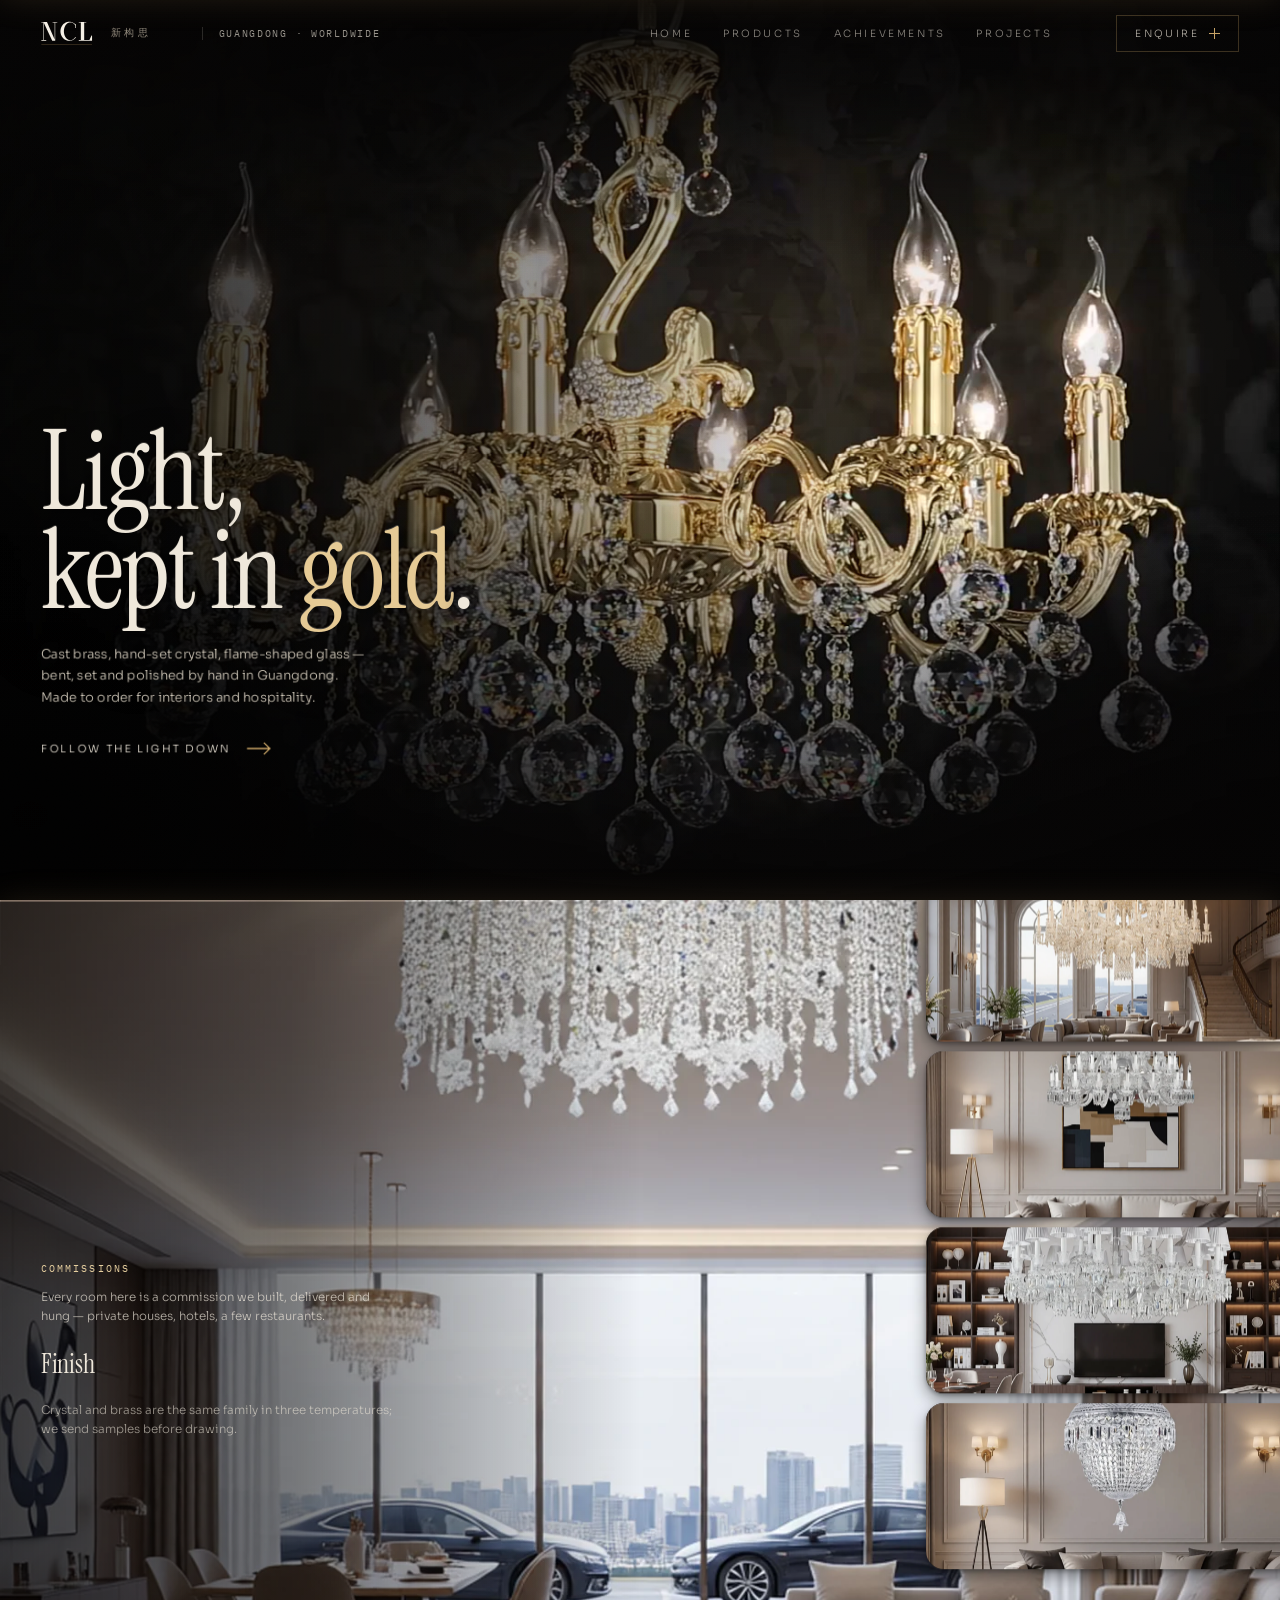
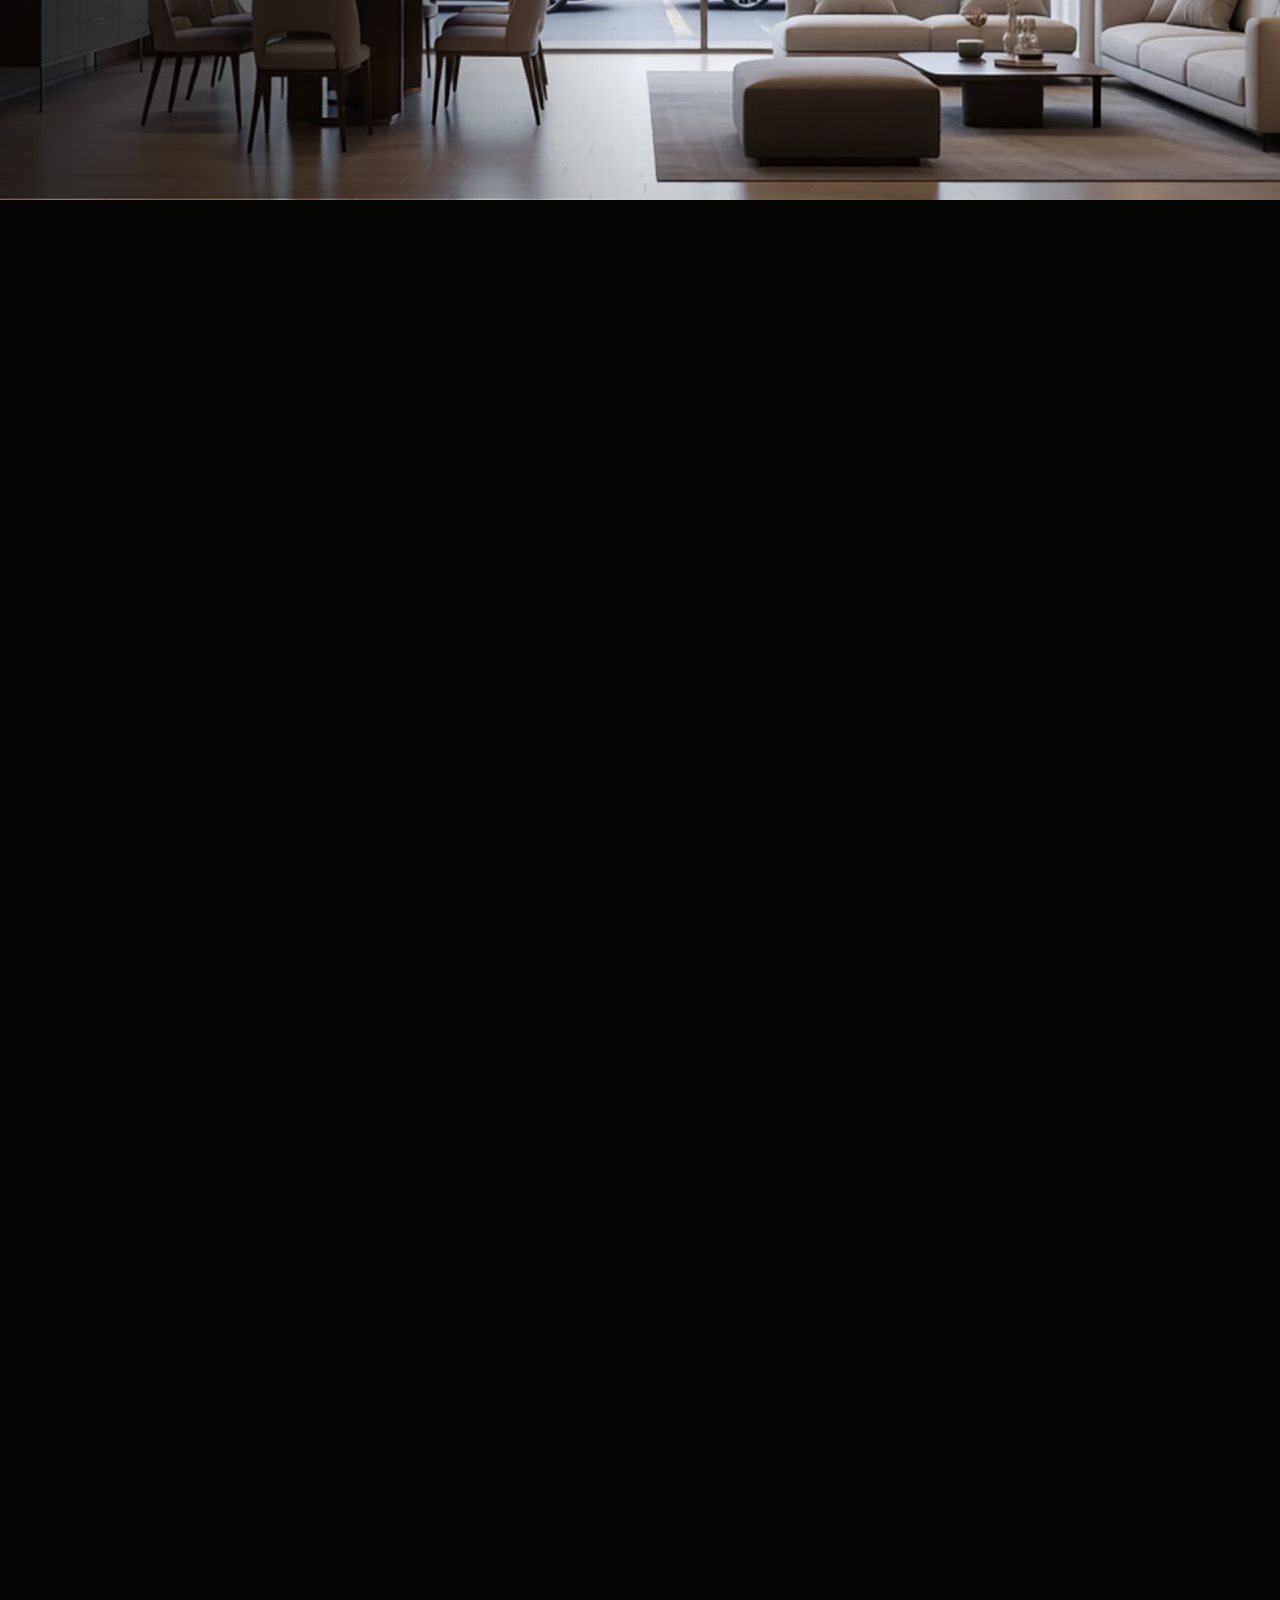
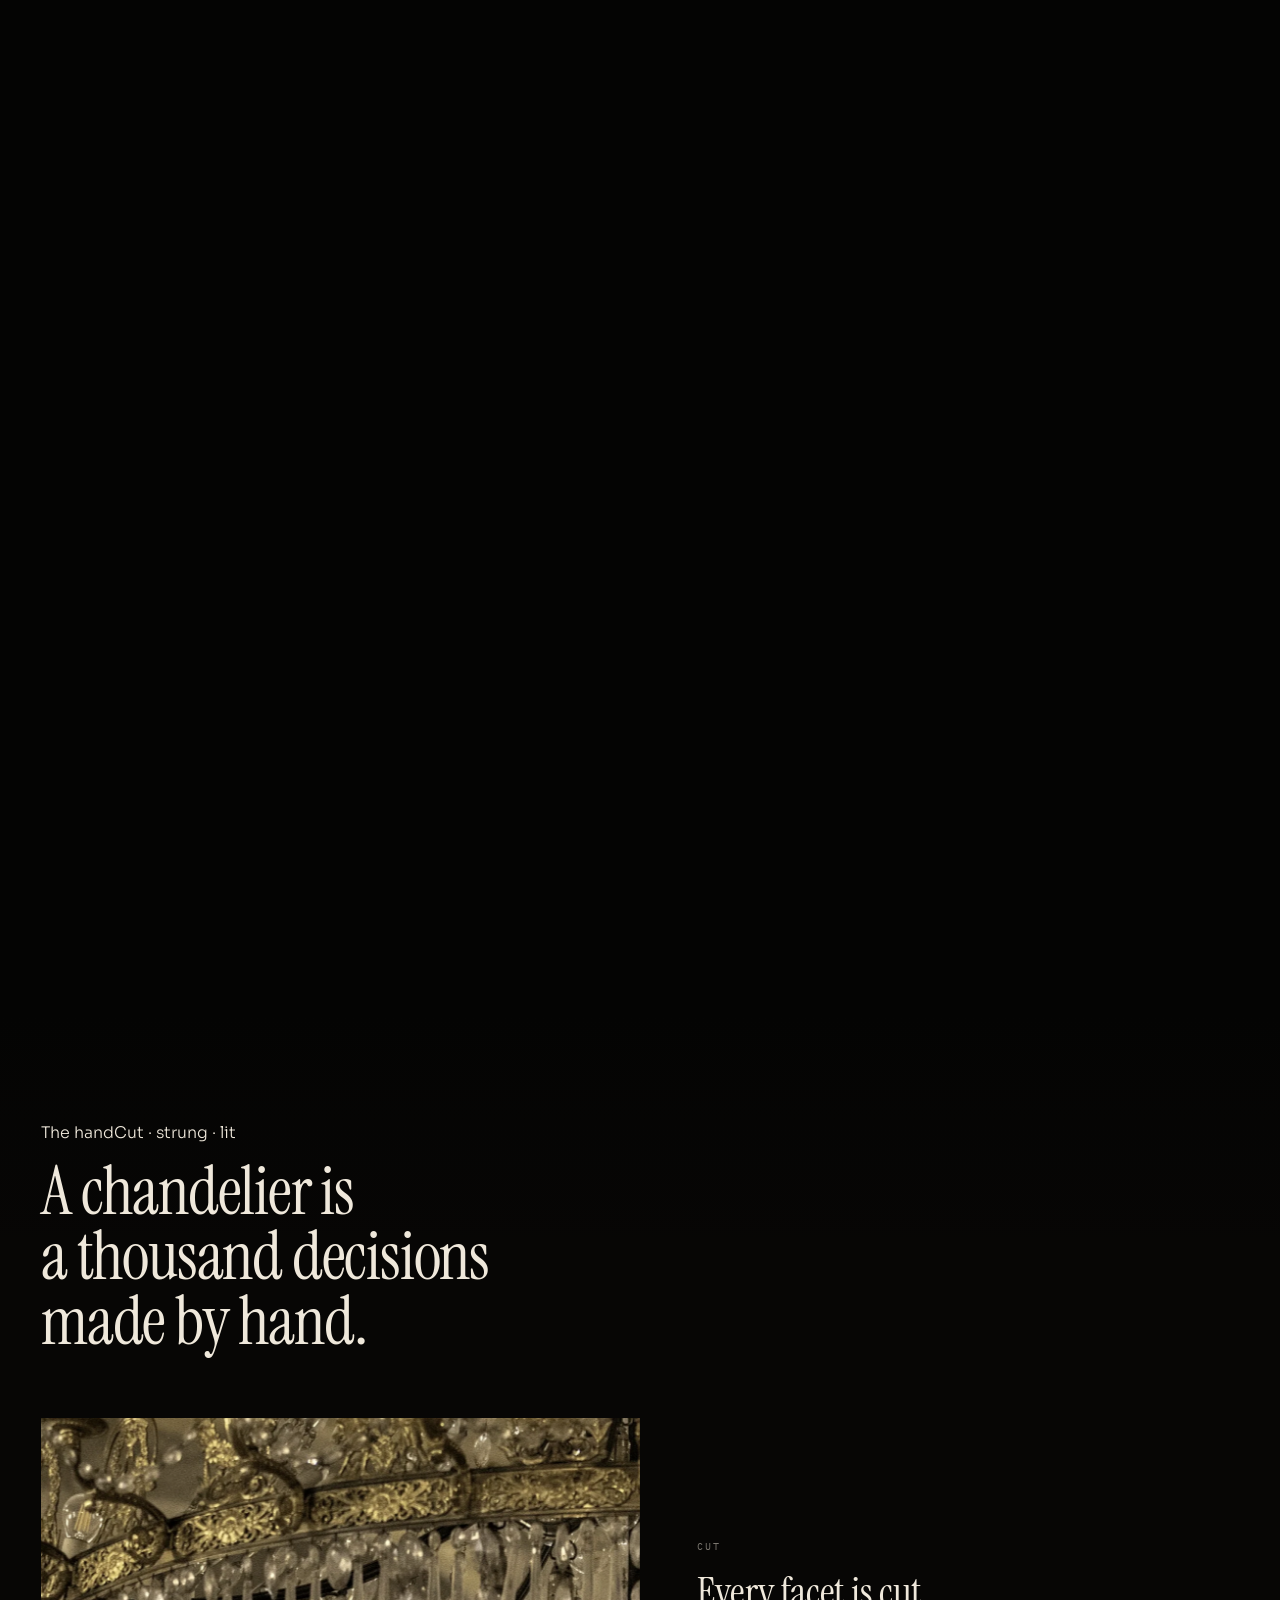
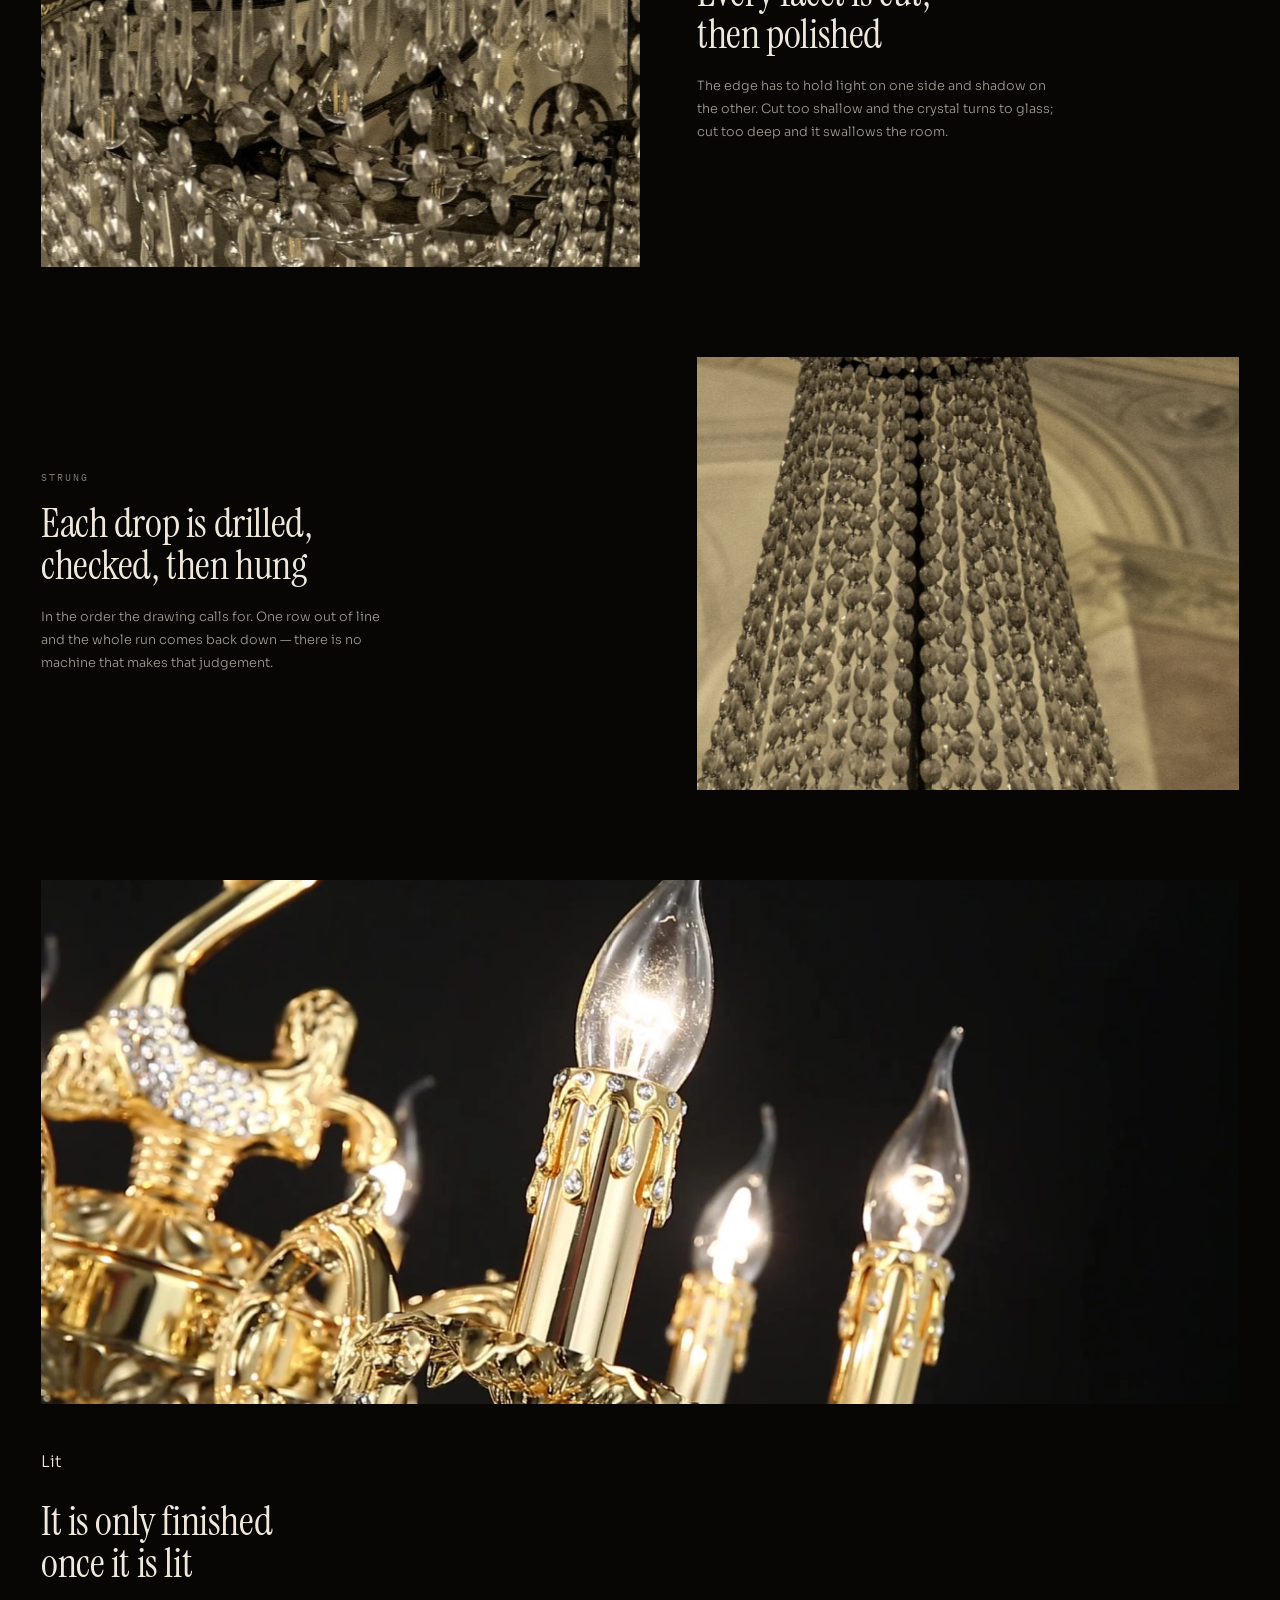
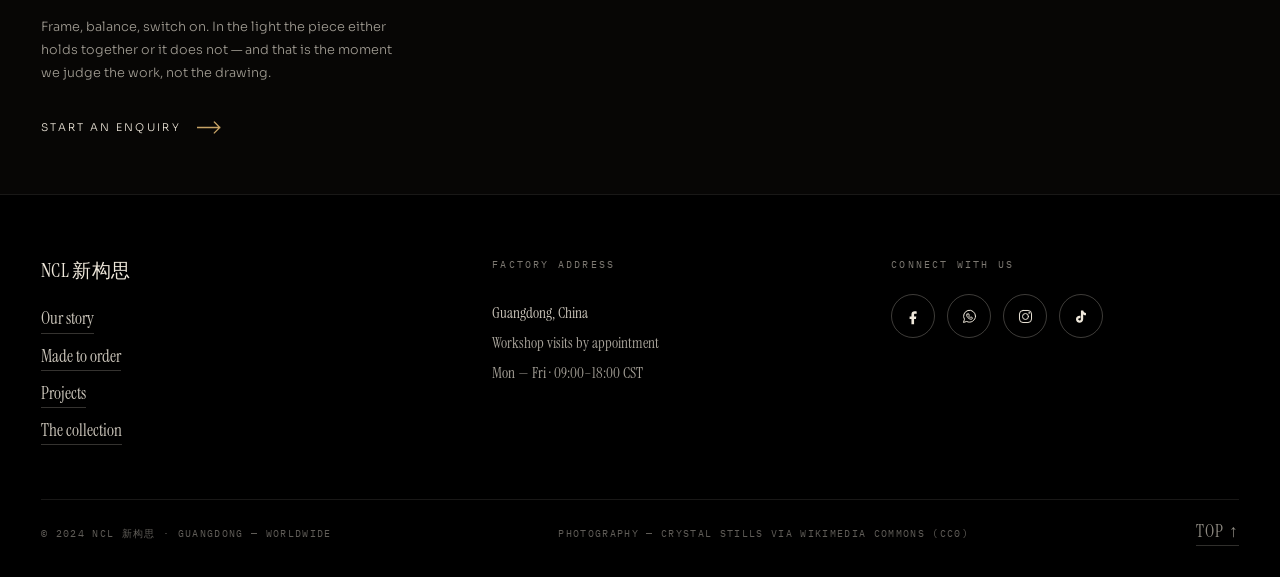
==== commit 0bf9c068: "增加专利页面以及页尾" ====
--- a/index.html
+++ b/index.html
@@ -164,25 +164,18 @@
     <div>
       <h4>Connect with us</h4>
       <ul class="ncl-social">
-        <li><a href="https://www.instagram.com/" aria-label="NCL on Instagram" rel="noopener">
+        <li><a href="https://www.facebook.com/satellite.liu" aria-label="NCL on Facebook" target="_blank" rel="noopener noreferrer">
+          <svg viewBox="0 0 24 24" role="img" aria-hidden="true"><path d="M14.2 8.1h2.3V4.9c-.4-.06-1.5-.17-2.8-.17-2.8 0-4.6 1.6-4.6 4.6v2.6H6.5v3.6h2.6V23h3.7v-7.4h2.7l.4-3.6h-3.1V9.4c0-1 .3-1.3 1.4-1.3Z" fill="currentColor" stroke="none"/></svg>
+        </a></li>
+        <li><a href="https://wa.me/8618938772757" aria-label="NCL on WhatsApp — +86 189 3877 2757" target="_blank" rel="noopener noreferrer">
+          <svg viewBox="0 0 24 24" role="img" aria-hidden="true"><path d="M20.5 11.6a8.4 8.4 0 0 1-12.4 7.4L3.5 20.4l1.4-4.5A8.4 8.4 0 1 1 20.5 11.6Z"/><path d="M9.2 8.4c.2-.4.4-.4.7-.4h.5c.2 0 .3.1.5.4l.7 1.6c.1.2 0 .4-.1.6l-.5.6c-.1.2-.1.3 0 .5.3.6.9 1.3 1.6 1.7.2.1.4.1.5 0l.6-.6c.2-.2.4-.2.6-.1l1.6.8c.2.1.3.3.3.5 0 .8-.6 1.6-1.3 1.8-.7.2-1.6.1-2.9-.5-1.7-.8-3-2.2-3.6-3.6-.5-1.2-.5-2.3 0-3.1Z"/></svg>
+        </a></li>
+        <li><a href="https://www.instagram.com/new_concepton_lighting/" aria-label="NCL on Instagram" target="_blank" rel="noopener noreferrer">
           <svg viewBox="0 0 24 24" role="img" aria-hidden="true"><rect x="3.5" y="3.5" width="17" height="17" rx="5"/><circle cx="12" cy="12" r="4.2"/><circle cx="17.2" cy="6.9" r="1.1" fill="currentColor" stroke="none"/></svg>
         </a></li>
-        <li><a href="https://www.pinterest.com/" aria-label="NCL on Pinterest" rel="noopener">
-          <svg viewBox="0 0 24 24" role="img" aria-hidden="true"><path d="M12 3.6a8.4 8.4 0 0 0-3.1 16.2c-.1-.9-.2-2.2 0-3.1l1.2-4.9s-.3-.6-.3-1.5c0-1.4.8-2.4 1.8-2.4.9 0 1.3.7 1.3 1.5 0 .9-.6 2.3-.9 3.6-.3 1.1.5 2 1.6 2 2 0 3.4-2.5 3.4-5.5 0-2.3-1.5-4-4.1-4-2.8 0-4.6 2.1-4.6 4.4 0 .8.2 1.4.6 1.9.2.2.2.3.2.5l-.2.9c-.1.3-.3.4-.6.3-1.5-.6-2.2-2.3-2.2-4.2 0-3.1 2.6-6.1 7.2-6.1 3.8 0 6.4 2.7 6.4 5.7 0 3.9-2.2 6.9-5.4 6.9-1.1 0-2.1-.6-2.4-1.3l-.7 2.5c-.2.9-.8 2-1.2 2.6A8.4 8.4 0 1 0 12 3.6Z"/></svg>
-        </a></li>
-        <li><a href="mailto:studio@ncl.example" aria-label="Email NCL">
-          <svg viewBox="0 0 24 24" role="img" aria-hidden="true"><rect x="3" y="5.5" width="18" height="13" rx="2"/><path d="m3.8 6.6 8.2 6 8.2-6"/></svg>
-        </a></li>
-      </ul>
-    </div>
-
-    <div>
-      <h4>Useful information</h4>
-      <ul>
-        <li><a href="collection.html">Product photographs</a></li>
-        <li><a href="mailto:studio@ncl.example?subject=Care%20%26%20finishes">Care &amp; finishes</a></li>
-        <li><a href="mailto:studio@ncl.example?subject=Trade%20enquiry">Trade enquiries</a></li>
-        <li><a href="#top">Back to the top</a></li>
+        <li><a href="https://www.douyin.com/user/MS4wLjABAAAA6-nMW5dyxShDw0qKkLhPcCdm7kp9LKvlH04NBT9qAxo?from_tab_name=main" aria-label="NCL on TikTok" target="_blank" rel="noopener noreferrer">
+          <svg viewBox="0 0 24 24" role="img" aria-hidden="true"><path d="M14.4 3.4c.5 1.9 1.9 3.3 3.9 3.5v3.4c-1.4 0-2.7-.4-3.9-1.2v6.5c0 3.3-2.4 5.2-5.1 5.2-2.9 0-5.1-2-5.1-4.8 0-2.9 2.2-5 5.1-5 .4 0 .8 0 1.2.1v3.5c-.4-.1-.8-.2-1.2-.2-1.1 0-1.9.7-1.9 1.6 0 1 .8 1.7 1.9 1.7 1.2 0 1.9-.8 1.9-2.1V3.4h3.2Z" fill="currentColor" stroke="none"/></svg>
+        </a></li>
       </ul>
     </div>
   </div>
@@ -204,8 +197,8 @@
   <nav class="nav-links" aria-label="Primary">
     <a href="#top" data-spy="top"><span>Home</span></a>
     <a href="collection.html"><span>Products</span></a>
+    <a href="achievements.html"><span>Achievements</span></a>
     <a href="#bespoke" data-spy="bespoke"><span>Projects</span></a>
-    <a href="#atelier" data-spy="atelier"><span>Story</span></a>
   </nav>
 
   <div class="nav-end">
@@ -221,8 +214,8 @@
   <nav class="menu-links" aria-label="Menu">
     <a href="#top"><span>Home</span></a>
     <a href="collection.html"><span>Products</span></a>
+    <a href="achievements.html"><span>Achievements</span></a>
     <a href="#bespoke"><span>Projects</span></a>
-    <a href="#atelier"><span>Story</span></a>
     <a class="menu-enquire" href="#enquire"><span>Enquire</span></a>
   </nav>
   <p class="menu-foot">Trade and private commissions · worldwide delivery.</p>
--- a/style.css
+++ b/style.css
@@ -504,13 +504,20 @@
 }
 
 /* ── the deck: sheets are photo-sized cards, parked off the right edge ── */
+.deck::before{
+  content:""; position:absolute; z-index:0; pointer-events:none;
+  right:calc(-1 * var(--pad)); top:-8%; bottom:-8%; width:min(46vw,560px);
+  background:radial-gradient(120% 78% at 100% 52%,
+    rgba(0,0,0,.66) 0%, rgba(0,0,0,.38) 42%, rgba(0,0,0,0) 74%);
+}
 .deck{
-  position:absolute; inset:var(--band) 0 0 0; overflow:hidden;   /* the band stays empty */
+  position:absolute; inset:var(--band) 0 0 0;
+  overflow:visible;   /* the sticky pin does the clipping, so a filling sheet can reach the top */
 }
 .sheet{
   position:absolute; left:55%;
   top:calc((100svh - var(--band)) / 2 - 18px);
-  height:calc(100svh - var(--band) - 36px); aspect-ratio:4/5; margin:0;
+  width:min(34vw,380px); height:120px; margin:0;   /* the engine sets both every frame */
   translate:-50% -50%;
   overflow:hidden; background:#0a0908;
   transform-origin:50% 50%;
@@ -543,8 +550,14 @@
 }
 
 /* ── the words sit on the deck ──────────────────────────── */
+.deck-copy::before{
+  content:""; position:absolute; z-index:-1;
+  left:0; top:-40vh; bottom:-40vh; width:min(52vw,640px);
+  background:linear-gradient(to right,rgba(4,3,3,.72) 0%,rgba(4,3,3,.5) 46%,rgba(4,3,3,0) 100%);
+  pointer-events:none;
+}
 .deck-copy{
-  position:absolute; left:0; top:50%; translate:0 -50%; z-index:50;
+  position:absolute; left:0; top:50%; translate:0 -50%; z-index:950;   /* above the open sheet */
   padding:0 var(--pad);
   width:min(34vw,440px);
   pointer-events:none;
@@ -639,15 +652,22 @@
 /* ══ responsive ══════════════════════════════════════════════════════════ */
 @media (max-width:900px){
   .bespoke{--sheet-scroll:88svh; --band:clamp(64px,10vh,96px); height:calc(100svh + 8 * var(--sheet-scroll))}
-  .sheet{left:45%; top:calc((100svh - var(--band)) / 2 - 13px); height:auto; width:min(70vw, 380px)}
+  .sheet{left:45%; top:calc((100svh - var(--band)) / 2 - 13px); width:min(62vw, 340px); height:96px}
   /* the rail is clipped above the copy instead of being hidden card by card */
-  .deck{inset:var(--band) 0 216px 0}
+  .deck::before{
+  content:""; position:absolute; z-index:0; pointer-events:none;
+  right:calc(-1 * var(--pad)); top:-8%; bottom:-8%; width:min(46vw,560px);
+  background:radial-gradient(120% 78% at 100% 52%,
+    rgba(0,0,0,.66) 0%, rgba(0,0,0,.38) 42%, rgba(0,0,0,0) 74%);
+}
+.deck{inset:var(--band) 0 216px 0}
   .deck-copy{
     top:auto; bottom:4vh; translate:none;
     left:0; right:0; width:auto;
     padding:18px var(--pad) 0;
     background:linear-gradient(to bottom, rgba(4,4,3,0), rgba(4,4,3,.92) 42%);
   }
+  .deck-copy::before{display:none}   /* the mobile copy carries its own scrim */
   .rail-claim{max-width:none}
   .rail-now span{max-width:none}
   .card{height:clamp(230px,40vh,330px); width:44px}
@@ -681,7 +701,6 @@
 body.nav-away .nav{transform:translateY(-104%)}
 
 
-/* the room drops dark, a filament strikes, and the next page is inside the flash.
 /* a camera shutter: two black leaves slide in from above and below and meet on the
    centre line, each with a brass edge that catches the light as it closes */
 .page-veil{
@@ -711,9 +730,4 @@
 .page-veil.is-arriving.is-lifting{pointer-events:none}
 @media (prefers-reduced-motion:reduce){
   .page-veil{display:none}
-}
-}
-}
-}
-}
-}
+}
--- a/footer.css
+++ b/footer.css
@@ -8,7 +8,7 @@
 }
 .ncl-foot-grid{
   display:grid;
-  grid-template-columns:1.1fr 1fr .9fr 1.05fr;
+  grid-template-columns:1.15fr 1fr 1fr;
   gap:clamp(24px,4vw,64px);
   align-items:start;
 }
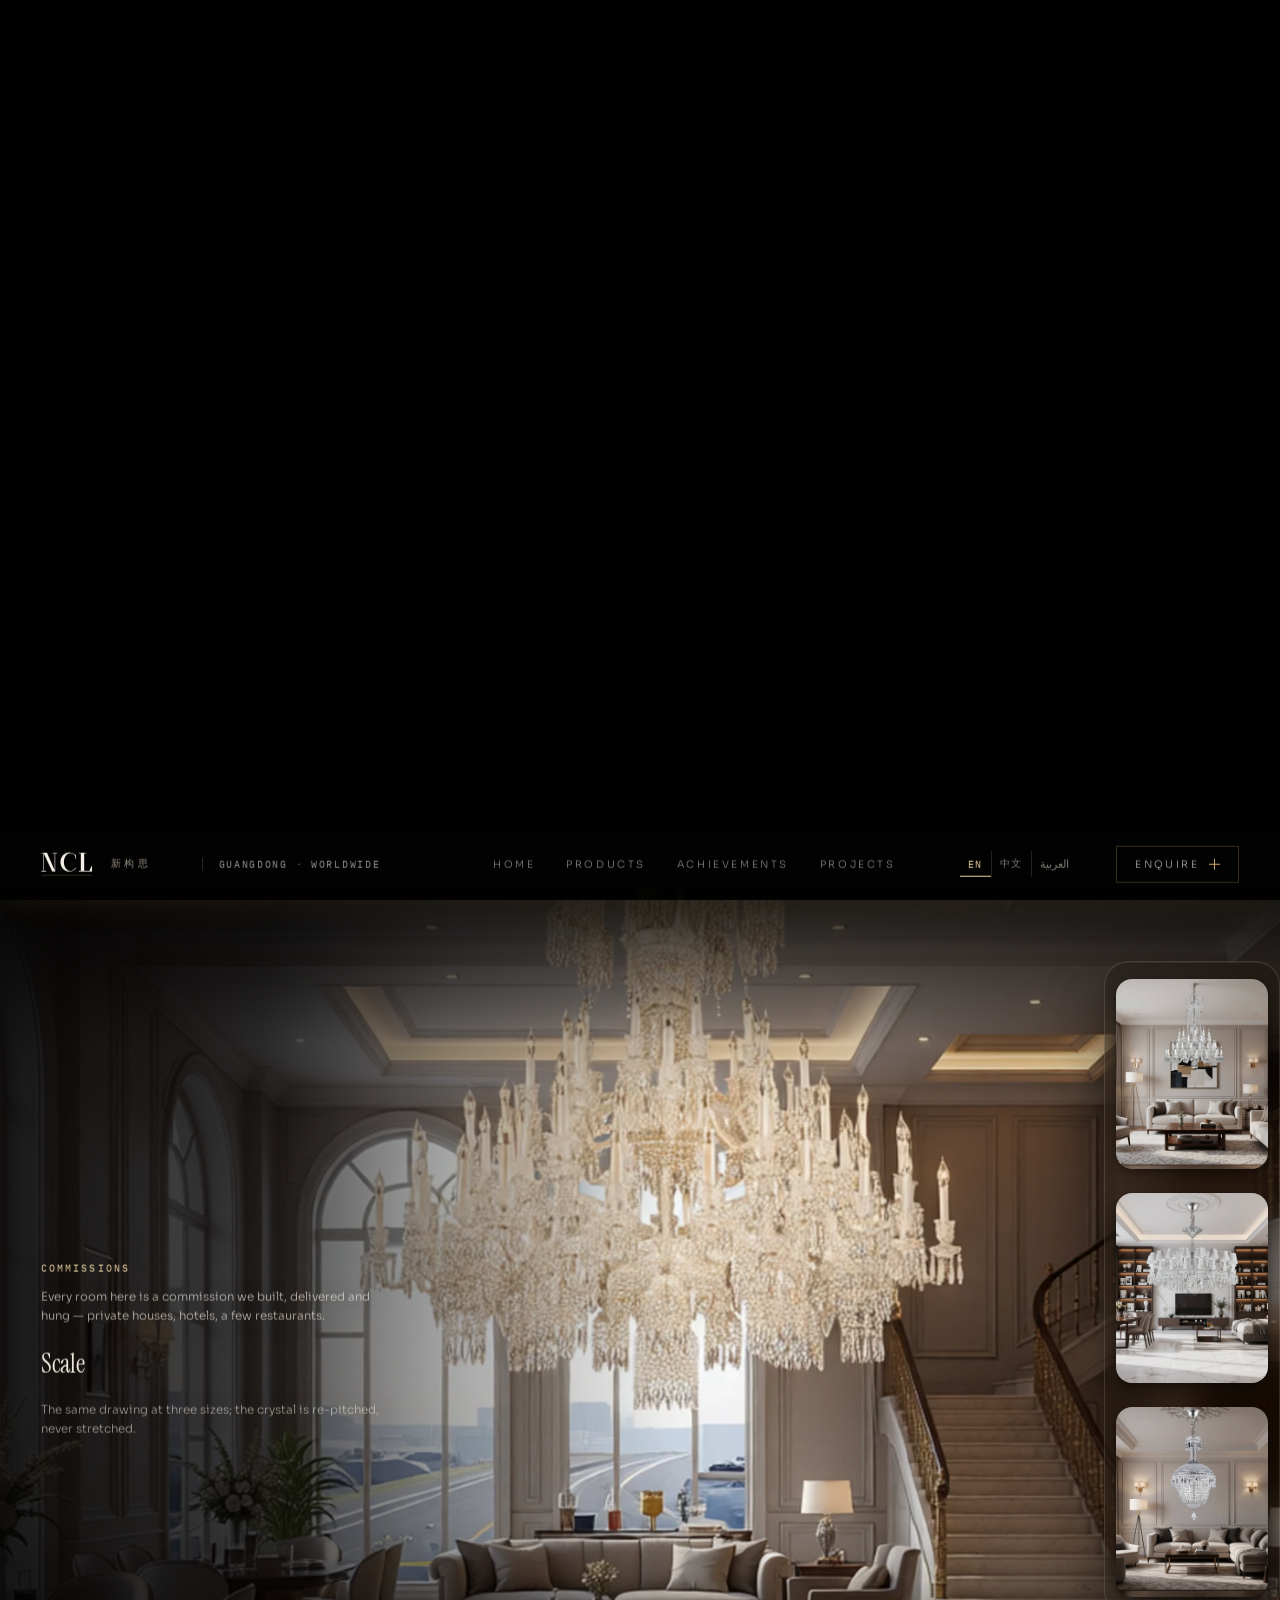
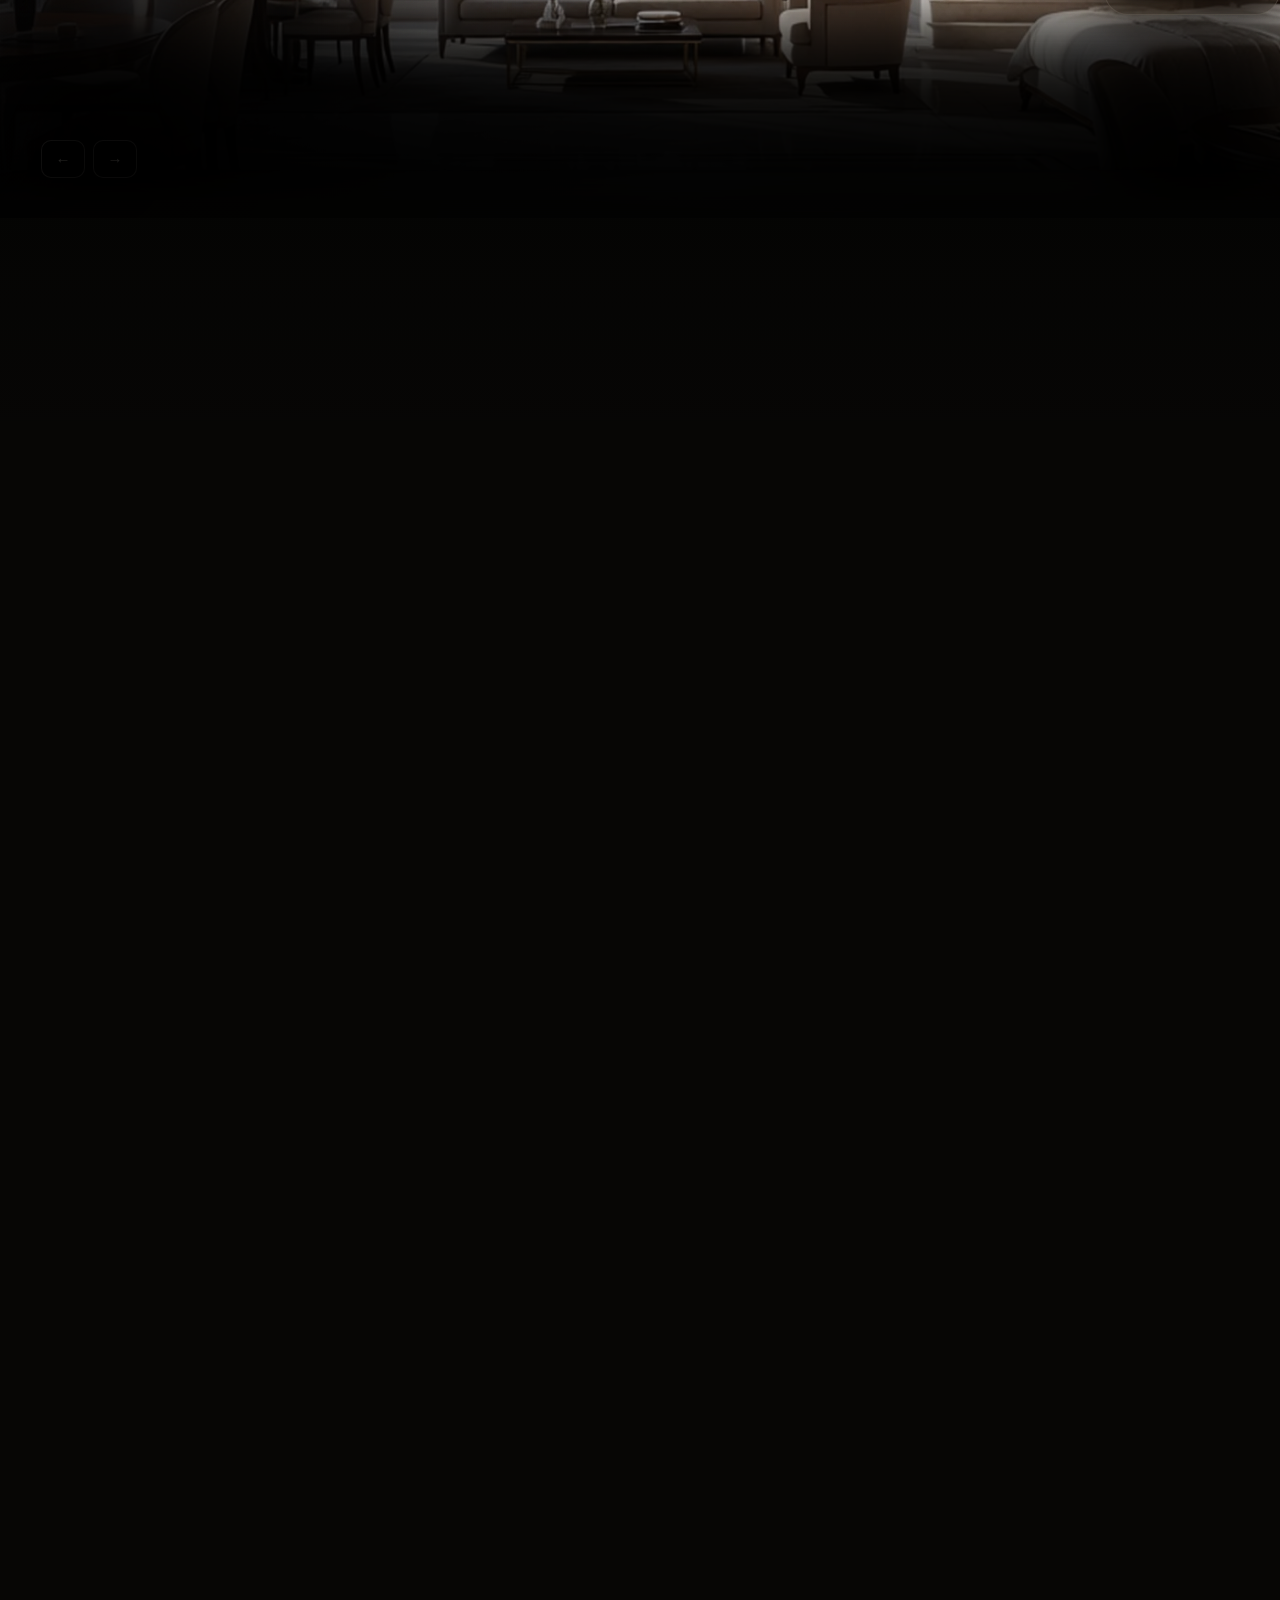
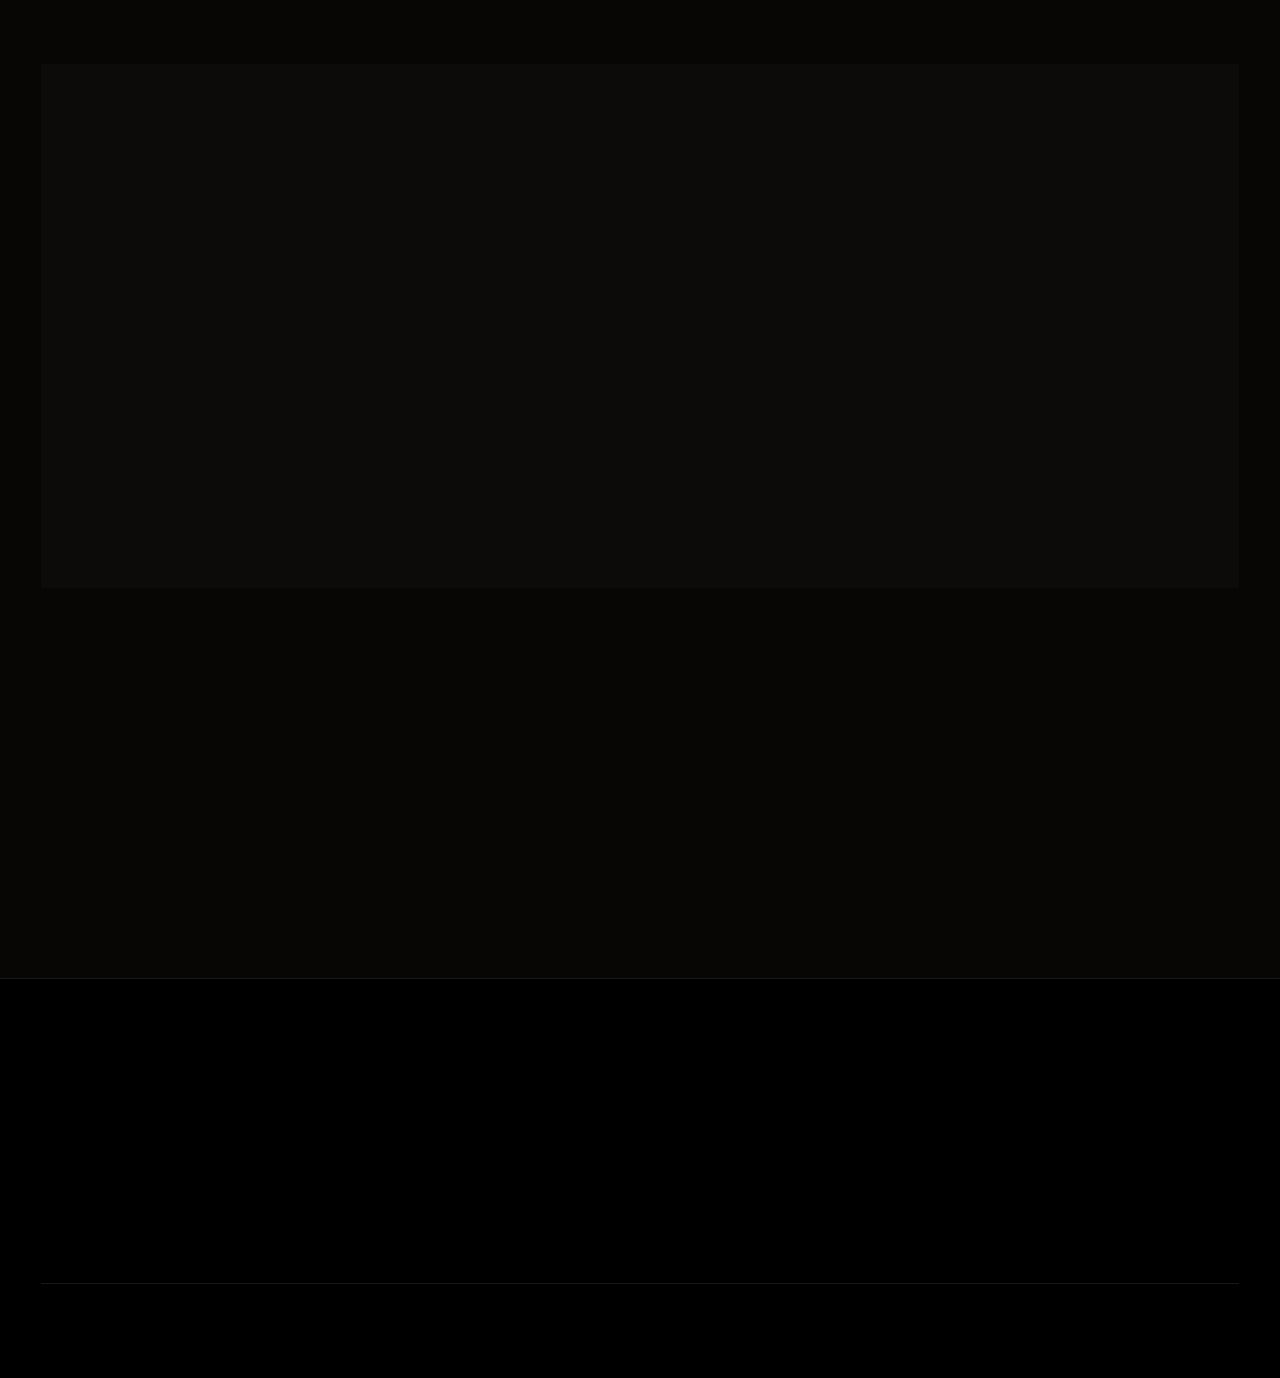
==== commit 6f6faf01: "基本完成所有动效和交互以及语言切换" ====
--- a/index.html
+++ b/index.html
@@ -8,11 +8,17 @@
 <link rel="preload" href="fonts/InstrumentSerif-Regular.ttf" as="font" type="font/ttf" crossorigin>
 <link rel="preload" href="fonts/sora-latin-300-normal.woff2" as="font" type="font/woff2" crossorigin>
 <link rel="stylesheet" href="style.css">
+<link rel="stylesheet" href="rise.css">
+<link rel="stylesheet" href="lang.css">
 <link rel="stylesheet" href="footer.css">
+<script src="i18n.js"></script>
 </head>
 <body class="preload">
 
 <div class="grain" aria-hidden="true"></div>
+<div class="deck-intro" id="deck-intro" aria-hidden="true">
+  <div class="di-black"></div>
+</div>
 <div class="page-veil" id="page-veil" aria-hidden="true"></div>
 
 <!-- ══ 01 · the cover ══════════════════════════════════════ -->
@@ -61,30 +67,34 @@
 <section class="bespoke" id="bespoke" aria-label="Commissions">
   <div class="bespoke-pin">
     <div class="deck" id="deck">
+      <div class="deck-stage" id="deck-stage">
       <figure class="sheet" data-i="0">
         <img src="media/rooms/room-01.webp" alt="A panelled drawing room with a twelve-arm crystal chandelier" width="1400" height="1750" loading="eager" decoding="async">
       </figure>
       <figure class="sheet" data-i="1">
-        <img src="media/rooms/room-05.webp" alt="A dining room with a long crystal bar fixture over the table" width="1400" height="1750" loading="lazy" decoding="async">
+        <img src="media/rooms/room-05.webp" alt="A dining room with a long crystal bar fixture over the table" width="1400" height="1750" loading="eager" decoding="async">
       </figure>
       <figure class="sheet" data-i="2">
-        <img src="media/rooms/room-02.webp" alt="A long sitting room with a deeper crystal fixture hung lower" width="1400" height="1750" loading="lazy" decoding="async">
+        <img src="media/rooms/room-02.webp" alt="A long sitting room with a deeper crystal fixture hung lower" width="1400" height="1750" loading="eager" decoding="async">
       </figure>
       <figure class="sheet" data-i="3">
-        <img src="media/rooms/room-06.webp" alt="A double-height entrance hall with a large tiered crystal chandelier" width="1400" height="1750" loading="lazy" decoding="async">
+        <img src="media/rooms/room-06.webp" alt="A double-height entrance hall with a large tiered crystal chandelier" width="1400" height="1750" loading="eager" decoding="async">
       </figure>
       <figure class="sheet" data-i="4">
-        <img src="media/rooms/room-03.webp" alt="A cream sitting room with a wide multi-arm crystal fixture" width="1400" height="1750" loading="lazy" decoding="async">
+        <img src="media/rooms/room-03.webp" alt="A cream sitting room with a wide multi-arm crystal fixture" width="1400" height="1750" loading="eager" decoding="async">
       </figure>
       <figure class="sheet" data-i="5">
-        <img src="media/rooms/room-07.webp" alt="A windowed living room with a crystal fixture over a long table" width="1400" height="1750" loading="lazy" decoding="async">
+        <img src="media/rooms/room-07.webp" alt="A windowed living room with a crystal fixture over a long table" width="1400" height="1750" loading="eager" decoding="async">
       </figure>
       <figure class="sheet" data-i="6">
-        <img src="media/rooms/room-04.webp" alt="A seating area with a single large lantern-form crystal fixture" width="1400" height="1750" loading="lazy" decoding="async">
+        <img src="media/rooms/room-04.webp" alt="A seating area with a single large lantern-form crystal fixture" width="1400" height="1750" loading="eager" decoding="async">
       </figure>
       <figure class="sheet" data-i="7">
-        <img src="media/rooms/room-08.webp" alt="A living room with a crystal drum fixture and a wide window" width="1400" height="1750" loading="lazy" decoding="async">
-      </figure>
+        <img src="media/rooms/room-08.webp" alt="A living room with a crystal drum fixture and a wide window" width="1400" height="1750" loading="eager" decoding="async">
+      </figure>
+      </div>
+      <div class="deck-rail" aria-hidden="true"></div>
+      <div class="deck-glow" aria-hidden="true"></div>
     </div>
 
     <div class="deck-copy">
@@ -93,6 +103,11 @@
         private houses, hotels, a few restaurants.</p>
       <p class="rail-now" id="rail-now"><b id="rail-name">Lights</b><span id="rail-line">Twelve arms or thirty-six. The piece is drawn outward from the fixture count.</span></p>
     </div>
+
+    <div class="deck-nav">
+      <button class="prev" type="button" aria-label="Previous piece">&#8592;</button>
+      <button class="next" type="button" aria-label="Next piece">&#8594;</button>
+    </div>
   </div>
 </section>
 
@@ -105,7 +120,7 @@
 
   <div class="craft-plate craft-plate-a">
     <div class="craft-media px-frame">
-      <img class="px" data-px="0.16" src="media/crystal/pendants.webp" alt="Cut-crystal pendants hanging from a gilt corona" width="1300" height="1099" loading="lazy" decoding="async">
+      <img class="px" data-px="0.16" src="media/crystal/pendants.webp" alt="Cut-crystal pendants hanging from a gilt corona" width="1300" height="1099" loading="eager" decoding="async">
     </div>
     <div class="craft-note">
       <p class="mono">Cut</p>
@@ -123,13 +138,13 @@
         run comes back down — there is no machine that makes that judgement.</p>
     </div>
     <div class="craft-media px-frame">
-      <img class="px" data-px="0.16" src="media/crystal/strung.webp" alt="Rows of crystal drops strung on wire, close up" width="1200" height="1126" loading="lazy" decoding="async">
+      <img class="px" data-px="0.16" src="media/crystal/strung.webp" alt="Rows of crystal drops strung on wire, close up" width="1200" height="1126" loading="eager" decoding="async">
     </div>
   </div>
 
   <div class="craft-close">
     <div class="craft-media craft-media-wide px-frame">
-      <img class="px" data-px="0.10" src="media/crystal/lit.webp" alt="The 70086 fixture switched on, its flame bulbs lit" width="1600" height="900" loading="lazy" decoding="async">
+      <img class="px" data-px="0.10" src="media/crystal/lit.webp" alt="The 70086 fixture switched on, its flame bulbs lit" width="1600" height="900" loading="eager" decoding="async">
     </div>
     <div class="craft-close-copy">
       <p class="mono">Lit</p>
@@ -178,14 +193,24 @@
         </a></li>
       </ul>
     </div>
-  </div>
-
-  <div class="ncl-foot-base">
-    <p>© 2024 NCL 新构思 · Guangdong — Worldwide</p>
-    <p>Photography — crystal stills via Wikimedia Commons (CC0)</p>
-    <p><a href="#top">Top ↑</a></p>
-  </div>
-</footer>
+
+    <div>
+      <h4>Useful information</h4>
+      <ul>
+        <li><a href="collection.html">Product photographs</a></li>
+        <li><a href="mailto:studio@ncl.example?subject=Care%20%26%20finishes">Care &amp; finishes</a></li>
+        <li><a href="mailto:studio@ncl.example?subject=Trade%20enquiry">Trade enquiries</a></li>
+        <li><a href="#top">Back to the top</a></li>
+      </ul>
+    </div>
+    </div>
+
+      <div class="ncl-foot-base">
+      <p>© 2024 NCL 新构思 · Guangdong — Worldwide</p>
+      <p>Photography — crystal stills via Wikimedia Commons (CC0)</p>
+      <p><a href="#top">Top ↑</a></p>
+    </div>
+  </footer>
 
 <header class="nav" id="nav">
   <a class="brand" href="#top" aria-label="NCL 新构思 — home">
@@ -221,6 +246,10 @@
   <p class="menu-foot">Trade and private commissions · worldwide delivery.</p>
 </div>
 
+<script src="vendor/gsap.min.js"></script>
 <script src="main.js"></script>
+<script src="intro.js"></script>
+<script src="damping.js"></script>
+<script src="rise.js"></script>
 </body>
 </html>
--- a/style.css
+++ b/style.css
@@ -148,7 +148,7 @@
 .nav{
   position:fixed; inset:0 0 auto 0; z-index:30;
   transform:translateY(0);
-  transition:transform .5s var(--ease-soft),background .6s var(--ease);
+  transition:transform .22s cubic-bezier(.22,.61,.36,1),background .5s var(--ease);
   display:flex; align-items:center; gap:clamp(16px,3vw,44px);
   padding:0 var(--pad);
   height:var(--nav-h);
@@ -481,7 +481,7 @@
   /* one screen at rest + a slot per sheet: JS reads --sheet-scroll */
   --sheet-scroll:78svh;
   --band:clamp(84px,13vh,150px);        /* blank top margin of the second page */
-  height:calc(100svh + 8 * var(--sheet-scroll));
+  height:100svh;
   margin-top:-100svh;
   background:transparent;
   box-shadow:none;
@@ -511,21 +511,101 @@
     rgba(0,0,0,.66) 0%, rgba(0,0,0,.38) 42%, rgba(0,0,0,0) 74%);
 }
 .deck{
-  position:absolute; inset:var(--band) 0 0 0;
-  overflow:visible;   /* the sticky pin does the clipping, so a filling sheet can reach the top */
-}
+  /* the card sits against the top of the viewport when it is shown */
+  position:absolute; inset:0 0 30px 0;
+  --tw:min(15vw,152px); --th:min(19vw,190px); --rail-pad:12px;
+  /* one slot = one card plus a real gap, so the list never overlaps itself */
+  --rail-gap:calc(var(--th) + 24px);
+  overflow:visible;   /* the sticky pin does the clipping */
+  user-select:none; -webkit-user-select:none;
+}
+.deck.is-dragging{cursor:grabbing}
+.deck.is-dragging .sheet{cursor:grabbing}
+/* The carousel works like the reference: every card is placed by its position in
+   the stack, so rotating is a DOM move and one transition animates everything. */
 .sheet{
-  position:absolute; left:55%;
-  top:calc((100svh - var(--band)) / 2 - 18px);
-  width:min(34vw,380px); height:120px; margin:0;   /* the engine sets both every frame */
-  translate:-50% -50%;
+  z-index:3;
+  /* every state gives the card an explicit `left` and `width`: `auto -> 0` cannot be
+     transitioned, so a thumbnail promoted to the frame used to jump to the left edge
+     first and then grow -- which read as "the card opens from the top-left corner" */
+  position:absolute;
+  left:calc(100% - var(--tw) - var(--rail-pad)); top:50%; transform:translateY(-50%);
+  width:var(--tw); height:var(--th); margin:0;
+  translate:none;
   overflow:hidden; background:#0a0908;
   transform-origin:50% 50%;
   cursor:pointer;
-  will-change:transform, border-radius;
-  border-radius:var(--r,4px);
+  will-change:top, width, height, opacity;
+  border-radius:16px;
   box-shadow:0 8px 20px rgba(0,0,0,.40), 0 2px 6px rgba(0,0,0,.26);
-}
+  transition:left .5s cubic-bezier(.22,.68,.24,1), top .5s cubic-bezier(.22,.68,.24,1),
+             width .5s cubic-bezier(.22,.68,.24,1), height .5s cubic-bezier(.22,.68,.24,1),
+             opacity .5s cubic-bezier(.22,.68,.24,1), border-radius .5s cubic-bezier(.22,.68,.24,1),
+             transform .5s cubic-bezier(.22,.68,.24,1);
+}
+/* a list card floats when the pointer is over it, and lifts off the frosted pane */
+.sheet:not(.is-stage):not(.is-past):hover{
+  transform:translateY(calc(-50% - 10px)) scale(1.04);
+  box-shadow:0 28px 56px rgba(0,0,0,.58), 0 4px 12px rgba(0,0,0,.35);
+  z-index:4;
+}
+.sheet:not(.is-stage):not(.is-past):active{
+  transform:translateY(calc(-50% - 4px)) scale(1.01);
+}
+.deck.is-opening .sheet, .deck.is-closing .sheet{pointer-events:none}
+
+/* the front pair: both full size -- but the one *behind* stays invisible. Otherwise it
+   was fully on screen whenever the front card was still a thumbnail (the opening beat),
+   which read as "a random room flashes before the real card arrives". */
+.sheet:nth-child(1), .sheet:nth-child(2){
+  top:0; left:0; transform:none; z-index:1;
+  width:100%; height:100%; border-radius:0;
+}
+.sheet:nth-child(1){opacity:0; pointer-events:none}
+.sheet:nth-child(3){ top:20%; }
+.sheet:nth-child(4){ top:calc(20% + var(--rail-gap)); }
+.sheet:nth-child(5){ top:calc(20% + var(--rail-gap) * 2); }
+/* the sheets live in their own layer so the rail and the glow never enter the
+   nth-child sequence the carousel relies on */
+.deck-stage{position:absolute; inset:0}
+
+/* the carousel is a sequence, not a loop: cards already shown leave the list, so the
+   right rail is empty on the last one */
+.sheet.is-past{opacity:0; pointer-events:none}
+.deck.is-empty .deck-rail{opacity:0; border-color:transparent; box-shadow:none}
+.deck-rail{transition:opacity .35s ease, border-color .35s ease, box-shadow .35s ease}
+
+/* the frosted pane under the list: it blurs the photograph so the thumbnails read as a
+   list on glass instead of pictures floating on a picture */
+.deck-rail{
+  position:absolute; z-index:2; pointer-events:none;
+  left:calc(100% - var(--tw) - var(--rail-pad) * 2);
+  width:calc(var(--tw) + var(--rail-pad) * 2);
+  /* the thumbnails are centred on their slot (`translateY(-50%)`), so the pane has to
+     start half a card higher than the slot itself */
+  top:calc(20% - var(--th) / 2 - var(--rail-pad) - 6px);
+  height:calc(var(--rail-gap) * 2 + var(--th) + var(--rail-pad) * 2 + 12px);
+  border-radius:24px;
+  background:rgba(12,11,9,.30);
+  -webkit-backdrop-filter:blur(20px) saturate(120%);
+  backdrop-filter:blur(20px) saturate(120%);
+  border:1px solid rgba(239,232,219,.14);
+  box-shadow:0 28px 60px rgba(0,0,0,.48), inset 0 1px 0 rgba(255,255,255,.07);
+}
+
+/* a blurred copy of the active photograph fills the frame while the card is still
+   growing out of the stack -- otherwise the opening played against a black hole */
+.deck-glow{
+  position:absolute; inset:0; z-index:0; pointer-events:none;
+  background-position:center; background-size:cover;
+  filter:blur(30px) saturate(88%) brightness(.42);
+  transform:scale(1.03);
+  opacity:.9;
+  border-radius:16px;
+}
+
+/* everything past the third thumbnail waits at the end of the stack, invisible */
+.sheet:nth-child(n+6){ top:calc(20% + var(--rail-gap) * 3); opacity:0; pointer-events:none; }
 .sheet img{width:100%; height:100%; object-fit:cover}
 /* the photograph settles into the page instead of stopping on a hard edge */
 .sheet::before{
@@ -534,7 +614,7 @@
   transition:opacity .5s var(--ease);
   background:linear-gradient(to top, rgba(3,3,2,.88) 0%, rgba(3,3,2,.52) 34%, rgba(3,3,2,.16) 64%, rgba(3,3,2,0) 100%);
 }
-.sheet.is-open::before{opacity:1}
+.sheet.is-open::before,.sheet.is-stage::before{opacity:1}
 /* and the same at the top: the photograph comes out of the page, not off a cut edge */
 .sheet::after{
   content:""; position:absolute; left:0; right:0; top:0; height:26%; z-index:1;
@@ -542,26 +622,132 @@
   transition:opacity .5s var(--ease);
   background:linear-gradient(to bottom, rgba(3,3,2,.86) 0%, rgba(3,3,2,.48) 34%, rgba(3,3,2,.14) 64%, rgba(3,3,2,0) 100%);
 }
-.sheet.is-open::after{opacity:1}
+.sheet.is-open::after,.sheet.is-stage::after{opacity:1}
 /* every sheet carries its own edge, so the stack reads as paper */
 .sheet::after{
   content:""; position:absolute; inset:0; pointer-events:none;
   box-shadow:inset 1px 0 0 rgba(239,232,219,.10);
 }
 
+/* the black gradient that carries you into the section */
+/* the bridge between the cover and the first project: a black gradient rises to
+   fill the viewport, then the first photograph fades in on top of it. GSAP owns
+   the transform/opacity of these two layers (home/intro.js). */
+.deck-intro{
+  position:fixed; inset:0; z-index:1001; pointer-events:none;
+  overflow:hidden;
+  visibility:hidden; opacity:0;      /* shown by the timeline, never painted before */
+}
+.deck-intro .di-black{
+  position:absolute; left:0; right:0; top:0; bottom:-2px;
+  /* the fill is a gradient, and its leading edge is feathered so it reads as ink
+     rising rather than a panel sliding */
+  background:linear-gradient(to bottom,
+    #000 0%, #000 42%, #030302 74%, #060504 100%);
+  box-shadow:0 -26vh 74px rgba(0,0,0,.92), 0 -8vh 30px rgba(0,0,0,.85);
+  will-change:transform;
+}
+.deck-intro .di-black::after{
+  /* a soft band above the panel edge, only visible while it is rising */
+  content:""; position:absolute; left:0; right:0; top:-30vh; height:30vh;
+  background:linear-gradient(to top, rgba(0,0,0,.96), rgba(0,0,0,0));
+}
+.deck-intro .di-card{
+  /* sized and placed by the script to match the deck's open sheet exactly, so the
+     hand-over is the same picture in the same place */
+  position:absolute; left:0; top:0; width:100%; height:100%; z-index:1; overflow:hidden;
+  will-change:left, top, width, height, opacity;
+}
+.deck-intro .di-card img{width:100%; height:100%; object-fit:cover; display:block}
+/* the two scrims the open sheet carries, so nothing darkens or lightens on the swap */
+.deck-intro .di-card::before{
+  content:""; position:absolute; left:0; right:0; bottom:0; height:30%; z-index:1;
+  pointer-events:none;
+  background:linear-gradient(to top, rgba(3,3,2,.88) 0%, rgba(3,3,2,.52) 34%, rgba(3,3,2,.16) 64%, rgba(3,3,2,0) 100%);
+}
+.deck-intro .di-card::after{
+  content:""; position:absolute; left:0; right:0; top:0; height:26%; z-index:1;
+  pointer-events:none;
+  background:linear-gradient(to bottom, rgba(3,3,2,.86) 0%, rgba(3,3,2,.48) 34%, rgba(3,3,2,.14) 64%, rgba(3,3,2,0) 100%);
+}
+
+.deck-nav{
+  position:absolute; left:var(--pad); bottom:22px; z-index:960;
+  display:flex; gap:8px;
+}
+.deck-nav button{
+  width:44px; height:38px; border-radius:10px;
+  border:1px solid rgba(239,232,219,.34); background:rgba(6,5,5,.42);
+  color:var(--ivory); font-size:15px; line-height:1; cursor:pointer;
+  backdrop-filter:blur(6px);
+  transition:background .3s var(--ease), border-color .3s var(--ease), color .3s var(--ease);
+}
+.deck-nav button:hover, .deck-nav button:focus-visible{
+  background:rgba(199,163,102,.22); border-color:var(--gilt); color:#fff;
+}
+
+/* while the cover → deck timeline owns the screen the commissions section stays
+   invisible: the black rises from the bottom, so without this it would already be
+   sliding into view underneath */
+body.is-intro .bespoke{visibility:hidden}
+
 /* ── the words sit on the deck ──────────────────────────── */
 .deck-copy::before{
   content:""; position:absolute; z-index:-1;
-  left:0; top:-40vh; bottom:-40vh; width:min(52vw,640px);
-  background:linear-gradient(to right,rgba(4,3,3,.72) 0%,rgba(4,3,3,.5) 46%,rgba(4,3,3,0) 100%);
+  left:calc(-1 * var(--pad)); top:-46vh; bottom:-46vh; width:min(58vw,720px);
+  background:linear-gradient(to right,rgba(4,3,3,.9) 0%,rgba(4,3,3,.72) 42%,rgba(4,3,3,.34) 68%,rgba(4,3,3,0) 100%);
   pointer-events:none;
+  /* the shadow comes in on its own, much slower clock than the words */
+  opacity:1;
+  transition:opacity 1.6s cubic-bezier(.33,.72,.24,1);
 }
 .deck-copy{
   position:absolute; left:0; top:50%; translate:0 -50%; z-index:950;   /* above the open sheet */
   padding:0 var(--pad);
   width:min(34vw,440px);
   pointer-events:none;
-}
+  text-shadow:0 2px 18px rgba(0,0,0,.55);
+}
+
+/* the deck's opening beat: the stack is already there, the active card grows out of
+   its thumbnail, and only then does the copy arrive */
+@keyframes cardOpen{
+  from{ left:calc(100% - var(--tw) - var(--rail-pad)); top:20%; width:var(--tw); height:var(--th); border-radius:16px; }
+  to{ left:0; top:0; width:100%; height:100%; border-radius:0; }
+}
+@keyframes cardClose{
+  from{ left:0; top:0; width:100%; height:100%; border-radius:0; }
+  to{ left:calc(100% - var(--tw) - var(--rail-pad)); top:20%; width:var(--tw); height:var(--th); border-radius:16px; }
+}
+/* before the black lifts, the active card is parked in its thumbnail slot so the deck
+   is never revealed with a full-frame card for a frame */
+.deck.is-primed .sheet:nth-child(2){
+  left:calc(100% - var(--tw) - var(--rail-pad)); top:20%; width:var(--tw); height:var(--th);
+  border-radius:16px; animation:none; transition:none;   /* snap, do not travel */
+}
+.deck.is-primed ~ .deck-copy{opacity:0}
+.deck.is-primed ~ .deck-copy::before{opacity:0; transition:none}
+.deck.is-closing ~ .deck-copy::before{opacity:0; transition:opacity .25s ease}
+
+.deck.is-opening .sheet:nth-child(2){animation:cardOpen .34s cubic-bezier(.22,.68,.24,1) both}
+.deck.is-opening ~ .deck-copy{animation:copyIn .3s cubic-bezier(.2,.7,.2,1) .34s both}
+.deck.is-closing .sheet:nth-child(2){animation:cardClose .3s cubic-bezier(.4,0,.3,1) both}
+.deck.is-closing ~ .deck-copy{animation:copyOut .22s ease both}
+
+@keyframes copyOut{
+  from{opacity:1}
+  to{opacity:0}
+}
+
+/* every card change replays the copy, the way the reference re-animates its text */
+@keyframes copyIn{
+  from{opacity:0; transform:translateY(16px); filter:blur(12px)}
+  to{opacity:1; transform:translateY(0); filter:blur(0)}
+}
+.deck-copy.is-swap .rail-kicker{animation:copyIn .46s cubic-bezier(.2,.7,.2,1) both}
+.deck-copy.is-swap .rail-claim{animation:copyIn .46s cubic-bezier(.2,.7,.2,1) .06s both}
+.deck-copy.is-swap .rail-now{animation:copyIn .5s cubic-bezier(.2,.7,.2,1) .12s both}
+
 .rail-kicker{
   margin:0 0 clamp(8px,1.4vh,14px);
   font-family:var(--mono); font-size:9.5px; letter-spacing:.22em; text-transform:uppercase;
@@ -651,8 +837,11 @@
 
 /* ══ responsive ══════════════════════════════════════════════════════════ */
 @media (max-width:900px){
-  .bespoke{--sheet-scroll:88svh; --band:clamp(64px,10vh,96px); height:calc(100svh + 8 * var(--sheet-scroll))}
-  .sheet{left:45%; top:calc((100svh - var(--band)) / 2 - 13px); width:min(62vw, 340px); height:96px}
+  .bespoke{--sheet-scroll:88svh; --band:clamp(64px,10vh,96px); height:100svh}
+  .deck{--tw:min(30vw, 120px); --th:min(38vw, 152px)}
+  /* the copy owns the bottom of a phone screen, so the buttons move to the top */
+  .deck-nav{left:auto; right:var(--pad); bottom:auto; top:12px}
+  .deck-nav button{width:38px; height:34px}
   /* the rail is clipped above the copy instead of being hidden card by card */
   .deck::before{
   content:""; position:absolute; z-index:0; pointer-events:none;
@@ -698,7 +887,10 @@
 }
 
 /* reading down: the bar steps aside so no heading ever sits under it */
-body.nav-away .nav{transform:translateY(-104%)}
+body.nav-away .nav{
+  transform:translateY(-104%);
+  transition:transform .34s var(--ease-soft),background .6s var(--ease);
+}
 
 
 /* a camera shutter: two black leaves slide in from above and below and meet on the
--- a/rise.css
+++ b/rise.css
@@ -0,0 +1,27 @@
+/* ── one easing language for every page ───────────────────────────────────
+   Blocks that come into view rise out of a soft blur, in a small stagger. The curve
+   is the same one the cover and the deck use, so nothing on the site moves on a
+   different rhythm. Everything is skipped under `prefers-reduced-motion`. */
+
+.rise {
+  opacity: 0;
+  transform: translate3d(0, 48px, 0) scale(.985);
+  filter: blur(14px);
+  will-change: opacity, transform, filter;
+}
+
+.rise.is-in {
+  opacity: 1;
+  transform: none;
+  filter: none;
+  transition:
+    opacity 1.15s cubic-bezier(.16, .84, .24, 1),
+    transform 1.15s cubic-bezier(.16, .84, .24, 1),
+    filter 1.15s cubic-bezier(.16, .84, .24, 1);
+  transition-delay: var(--rd, 0ms);
+}
+
+@media (prefers-reduced-motion: reduce) {
+  .rise { opacity: 1; transform: none; filter: none; will-change: auto }
+  .rise.is-in { transition: none }
+}
--- a/lang.css
+++ b/lang.css
@@ -0,0 +1,87 @@
+/* ── language switcher + Arabic handling ──────────────────────────────────
+   The switcher sits with the other nav controls and reads as part of them: mono,
+   hairline separators, the current language marked. Switching languages never touches
+   the composition -- only the words change. */
+
+.lang-switch {
+  display: inline-flex;
+  align-items: center;
+  gap: 0;
+  margin-inline-end: 14px;
+  font-family: var(--mono, ui-monospace, monospace);
+  font-size: 9.5px;
+  letter-spacing: .16em;
+  text-transform: uppercase;
+  white-space: nowrap;
+}
+.lang-switch button {
+  padding: 6px 8px;
+  border: 0;
+  background: none;
+  color: rgba(239, 232, 219, .52);
+  font: inherit;
+  letter-spacing: inherit;
+  cursor: pointer;
+  transition: color .35s cubic-bezier(.22, .61, .2, 1), opacity .35s ease;
+}
+.lang-switch button:hover { color: rgba(239, 232, 219, .9) }
+.lang-switch button.is-on {
+  color: var(--gilt-hi, #c7a366);
+  box-shadow: inset 0 -1px 0 currentColor;
+}
+.lang-switch button + button { border-inline-start: 1px solid rgba(239, 232, 219, .14) }
+.lang-switch button[data-lang="ar"] { letter-spacing: 0; font-size: 11px; text-transform: none }
+
+@media (max-width: 720px) {
+  .lang-switch { margin-inline-end: 8px; font-size: 9px }
+  .lang-switch button { padding: 6px 6px }
+}
+
+/* ── Arabic ───────────────────────────────────────────────────────────────
+   Arabic needs its own face and looser leading; the Latin display serif has no
+   Arabic coverage, so it falls through to a system naskh stack. */
+html[lang="ar"] body,
+html[dir="rtl"] body {
+  font-family: "Noto Naskh Arabic", "Geeza Pro", "Segoe UI", Tahoma, "Times New Roman", serif;
+}
+html[lang="ar"] p,
+html[lang="ar"] li,
+html[lang="ar"] dd {
+  line-height: 1.9;
+}
+html[lang="ar"] h1,
+html[lang="ar"] h2,
+html[lang="ar"] h3 {
+  line-height: 1.35;
+  letter-spacing: 0;
+}
+
+/* Arabic glyphs are much taller than Latin at the same font-size (deep descenders and
+   high ascenders), so the display sizes are stepped down and the leading opened up --
+   otherwise the cover headline grows upward into the nav. */
+html[lang="ar"] .hero-title {
+  font-size: clamp(32px, 5.6vw, 96px);
+  line-height: 1.14;
+  letter-spacing: 0;
+}
+html[lang="ar"] .craft-title {
+  font-size: clamp(28px, 4.2vw, 68px);
+  line-height: 1.28;
+  letter-spacing: 0;
+}
+html[lang="ar"] .col-hero h1,
+html[lang="ar"] .ach-hero h1 {
+  font-size: clamp(28px, 4.6vw, 78px);
+  line-height: 1.22;
+  letter-spacing: 0;
+}
+html[lang="ar"] .col-family-title,
+html[lang="ar"] .col-close h2,
+html[lang="ar"] .ach-note h2 {
+  letter-spacing: 0;
+  line-height: 1.3;
+}
+
+@media (prefers-reduced-motion: reduce) {
+  .lang-switch button { transition: none }
+}
--- a/footer.css
+++ b/footer.css
@@ -8,7 +8,7 @@
 }
 .ncl-foot-grid{
   display:grid;
-  grid-template-columns:1.15fr 1fr 1fr;
+  grid-template-columns:1.1fr 1fr .9fr 1.05fr;
   gap:clamp(24px,4vw,64px);
   align-items:start;
 }
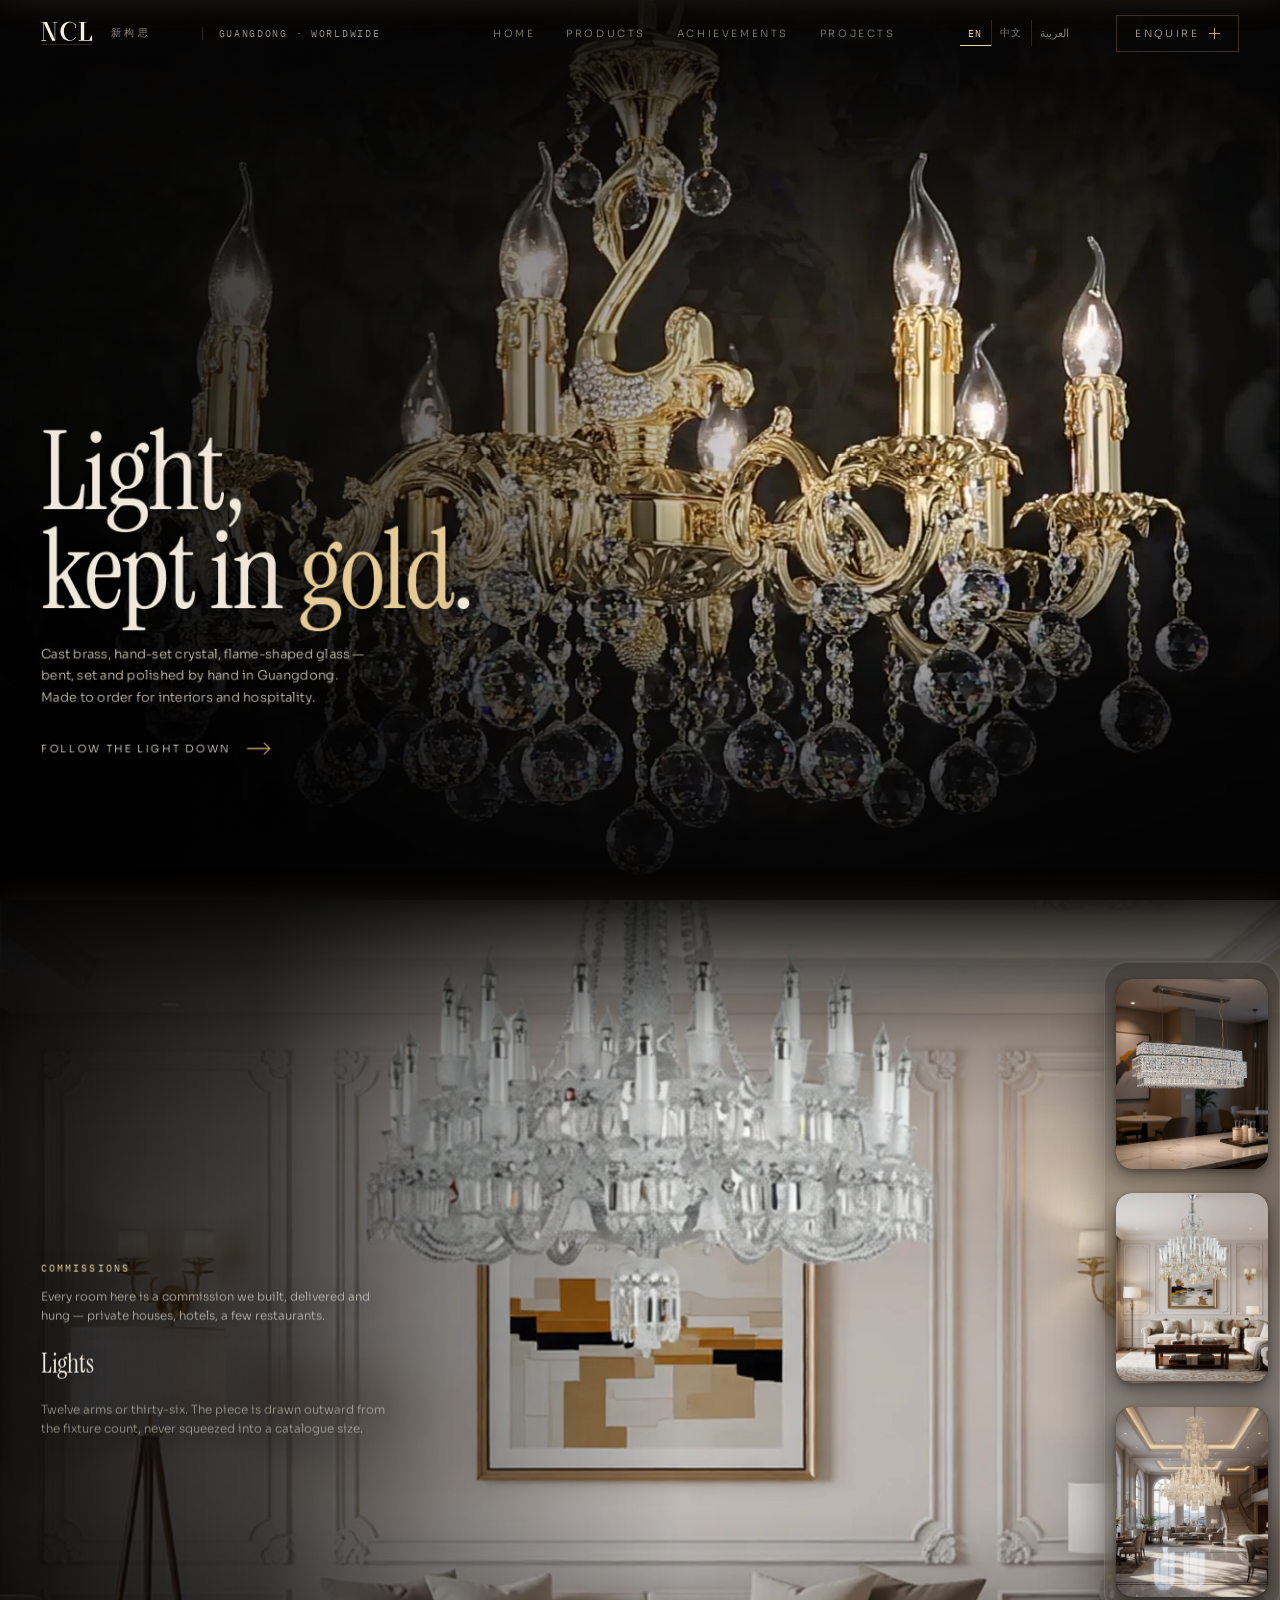
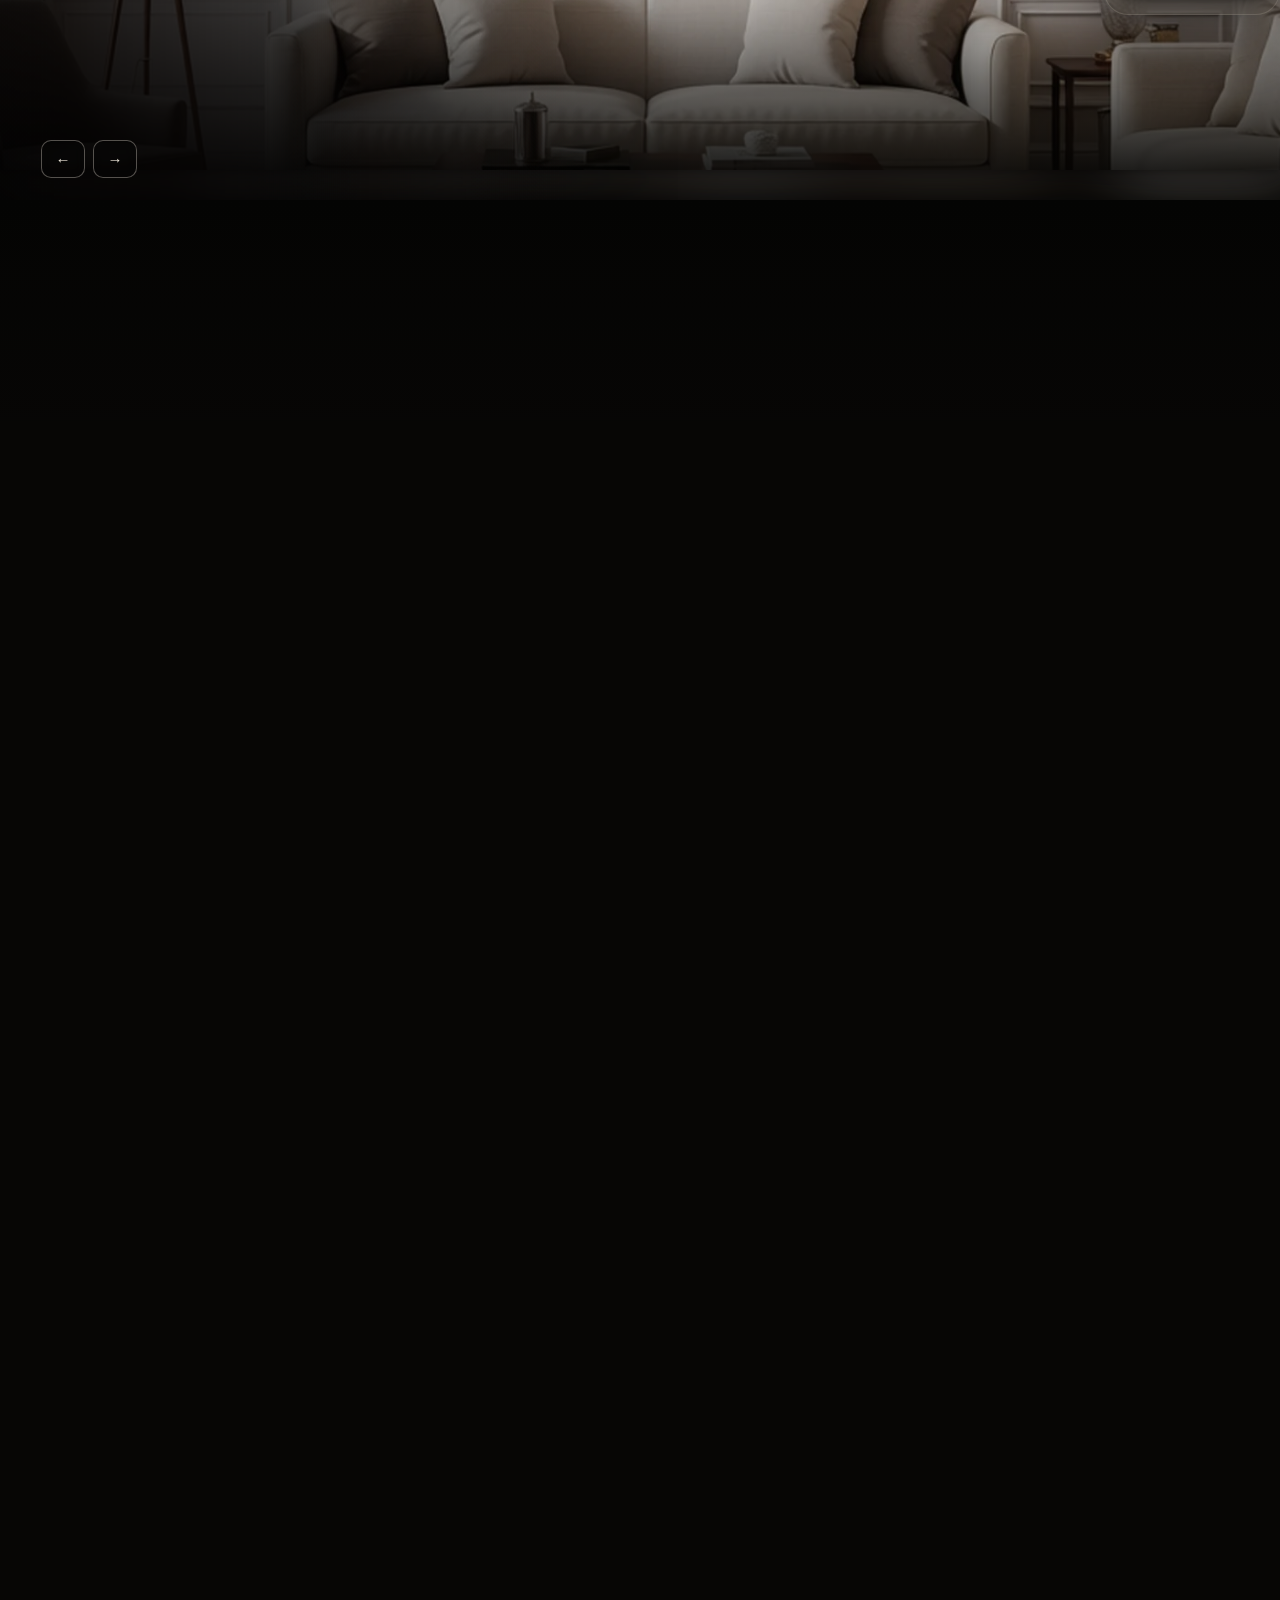
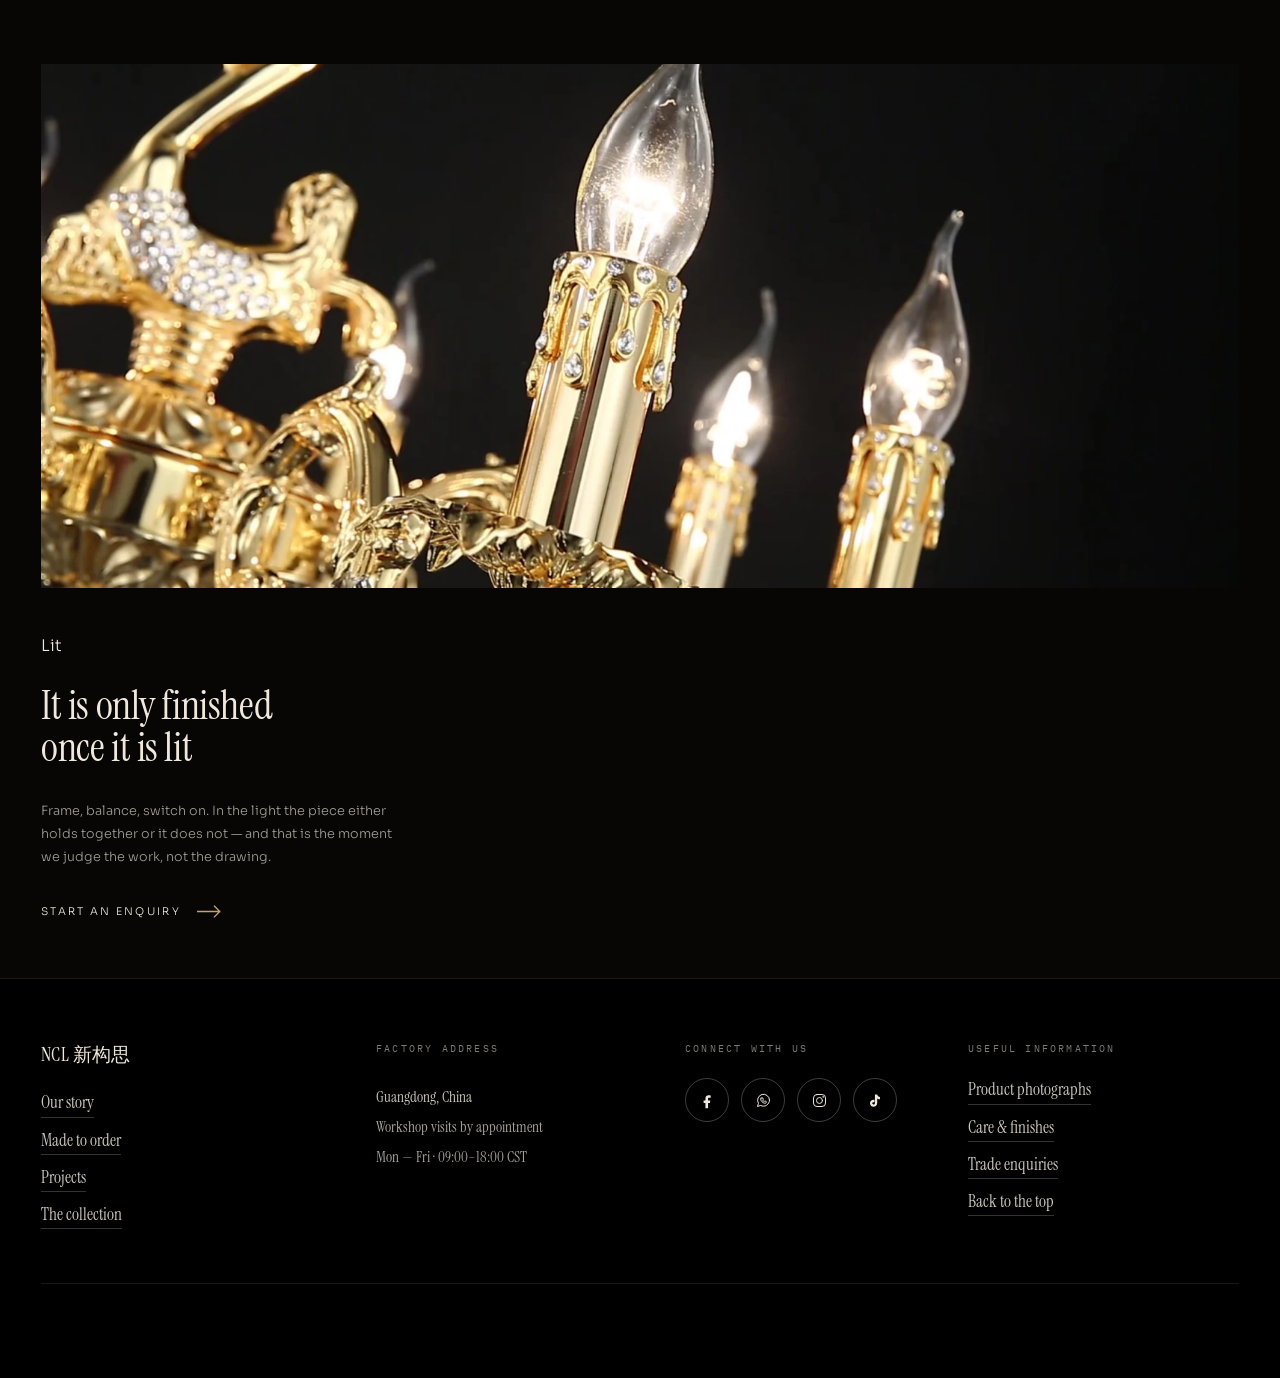
==== commit c7210a19: "增加图标" ====
--- a/index.html
+++ b/index.html
@@ -4,14 +4,17 @@
 <meta charset="utf-8">
 <meta name="viewport" content="width=device-width, initial-scale=1">
 <title>NCL 新构思 — Light, kept in gold</title>
+  <link rel="icon" href="favicon.svg" type="image/svg+xml">
+  <link rel="icon" href="apple-touch-icon.png" sizes="180x180" type="image/png">
+  <link rel="apple-touch-icon" href="apple-touch-icon.png">
 <meta name="description" content="NCL 新构思 — cast brass and hand-set crystal chandeliers, drawn to your room and finished by hand.">
 <link rel="preload" href="fonts/InstrumentSerif-Regular.ttf" as="font" type="font/ttf" crossorigin>
 <link rel="preload" href="fonts/sora-latin-300-normal.woff2" as="font" type="font/woff2" crossorigin>
-<link rel="stylesheet" href="style.css">
-<link rel="stylesheet" href="rise.css">
-<link rel="stylesheet" href="lang.css">
-<link rel="stylesheet" href="footer.css">
-<script src="i18n.js"></script>
+<link rel="stylesheet" href="style.css?v=20261111b">
+<link rel="stylesheet" href="rise.css?v=20261111b">
+<link rel="stylesheet" href="lang.css?v=20261111b">
+<link rel="stylesheet" href="footer.css?v=20261111b">
+<script src="i18n.js?v=20261111b"></script>
 </head>
 <body class="preload">
 
@@ -247,9 +250,9 @@
 </div>
 
 <script src="vendor/gsap.min.js"></script>
-<script src="main.js"></script>
-<script src="intro.js"></script>
-<script src="damping.js"></script>
-<script src="rise.js"></script>
+<script src="main.js?v=20261111b"></script>
+<script src="intro.js?v=20261111b"></script>
+<script src="damping.js?v=20261111b"></script>
+<script src="rise.js?v=20261111b"></script>
 </body>
 </html>
--- a/style.css
+++ b/style.css
@@ -870,6 +870,38 @@
   .craft-plate-b .craft-note{order:0}
   .craft-plate-b .craft-media{order:0}
   .craft-media-wide.px-frame{aspect-ratio:4/3}
+
+  /* ── phones: the commissions are not a carousel, just eight plates in order ──
+     No pinned section, no curtain, no stack: the copy reads first, then every
+     photograph one below the other. */
+  .bespoke{margin-top:0; height:auto}
+  .deck-intro{display:none}
+  .bespoke-pin{
+    position:static; height:auto; min-height:0; overflow:visible;
+    display:flex; flex-direction:column;
+    padding:calc(var(--nav-h) + 7vh) 0 9vh;
+  }
+  .deck-copy{
+    order:1; position:static; top:auto; bottom:auto; translate:none;
+    left:auto; right:auto; width:auto;
+    margin:0 0 clamp(22px,3.4vh,32px); padding:0 var(--pad);
+    background:none;
+  }
+  .deck-copy::before{display:none}
+  .deck{order:2; position:static; inset:auto; overflow:visible}
+  .deck-stage{
+    position:static; display:flex; flex-direction:column;
+    gap:clamp(10px,2.4vw,16px); padding:0 var(--pad);
+  }
+  .sheet, .sheet:nth-child(n){
+    position:static; left:auto; top:auto; transform:none;
+    width:100%; height:auto; aspect-ratio:4/5;
+    opacity:1 !important; border-radius:0; box-shadow:none;
+    pointer-events:none; transition:none;
+  }
+  .sheet.is-past{opacity:1 !important}
+  .sheet img{position:static; width:100%; height:100%; object-fit:cover}
+  .deck-rail, .deck-glow, .deck-nav, .deck::before{display:none}
 }
 
 @media (prefers-reduced-motion:reduce){
